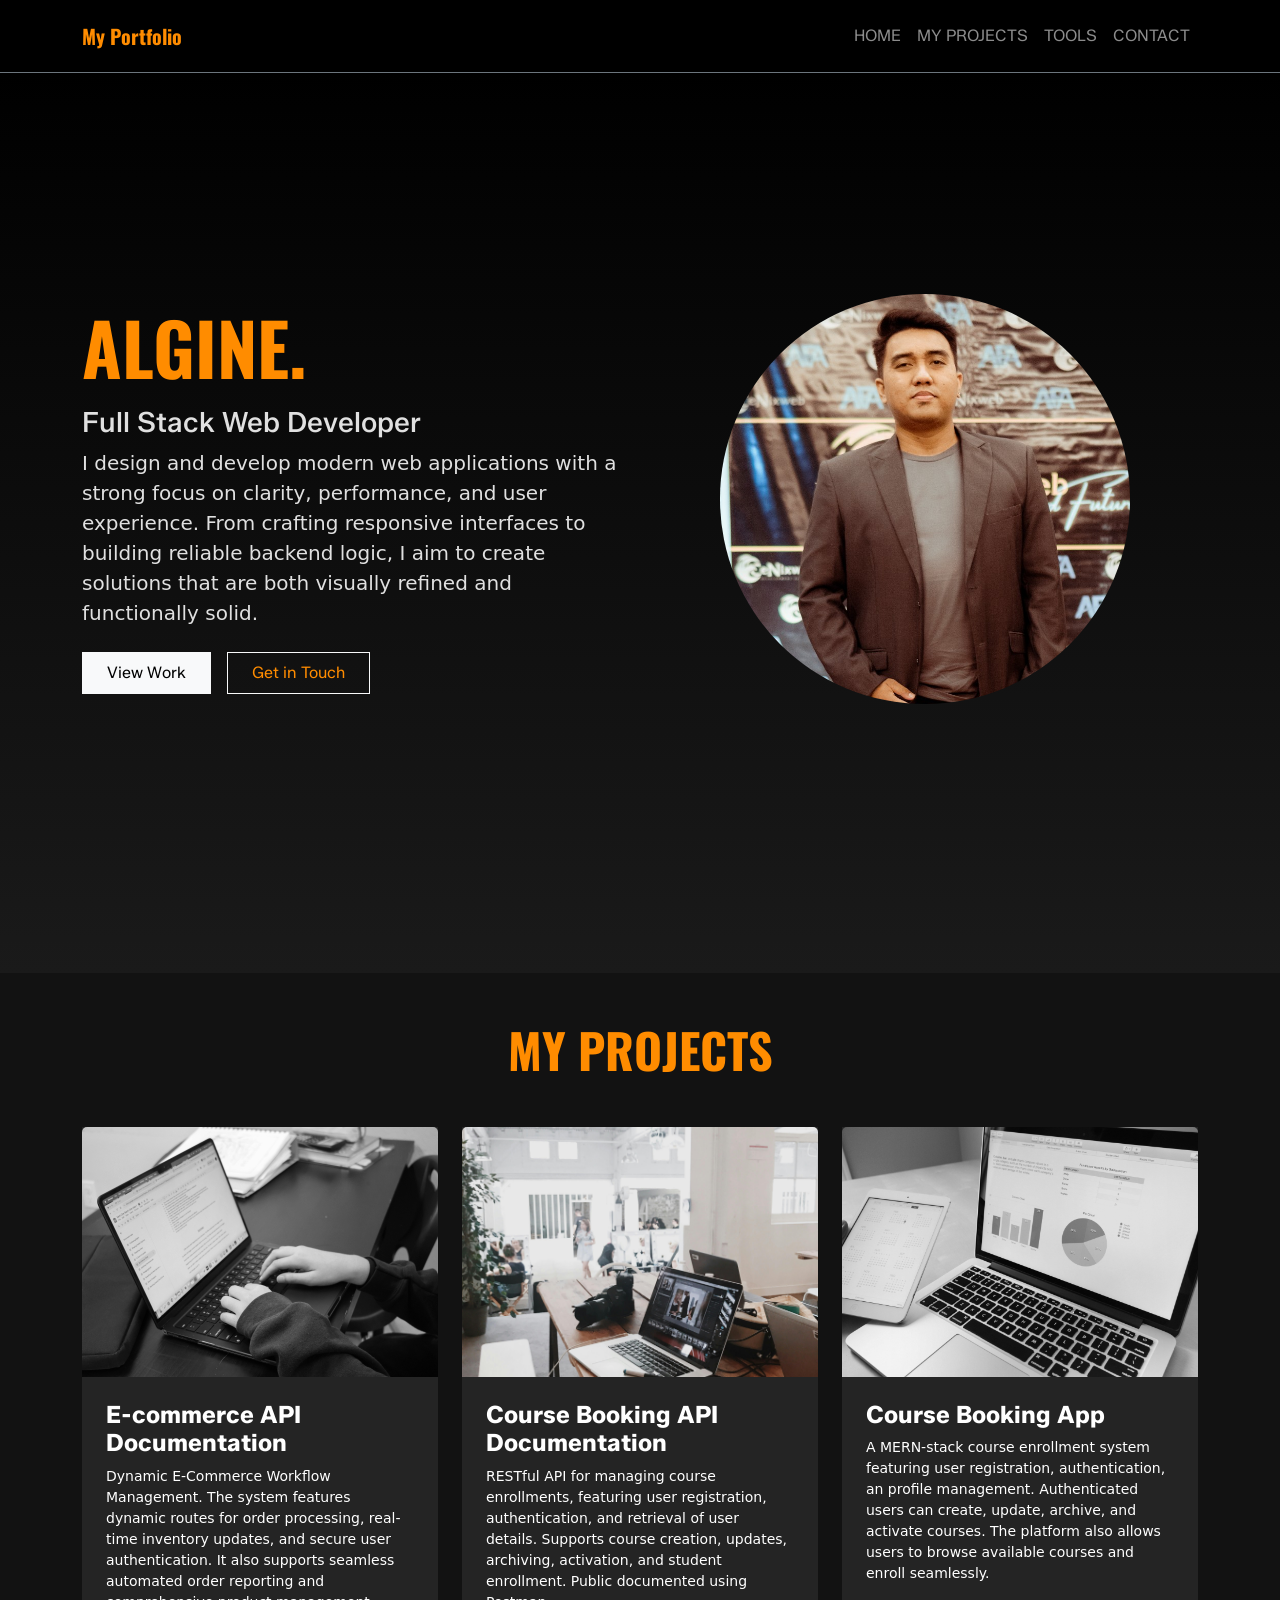
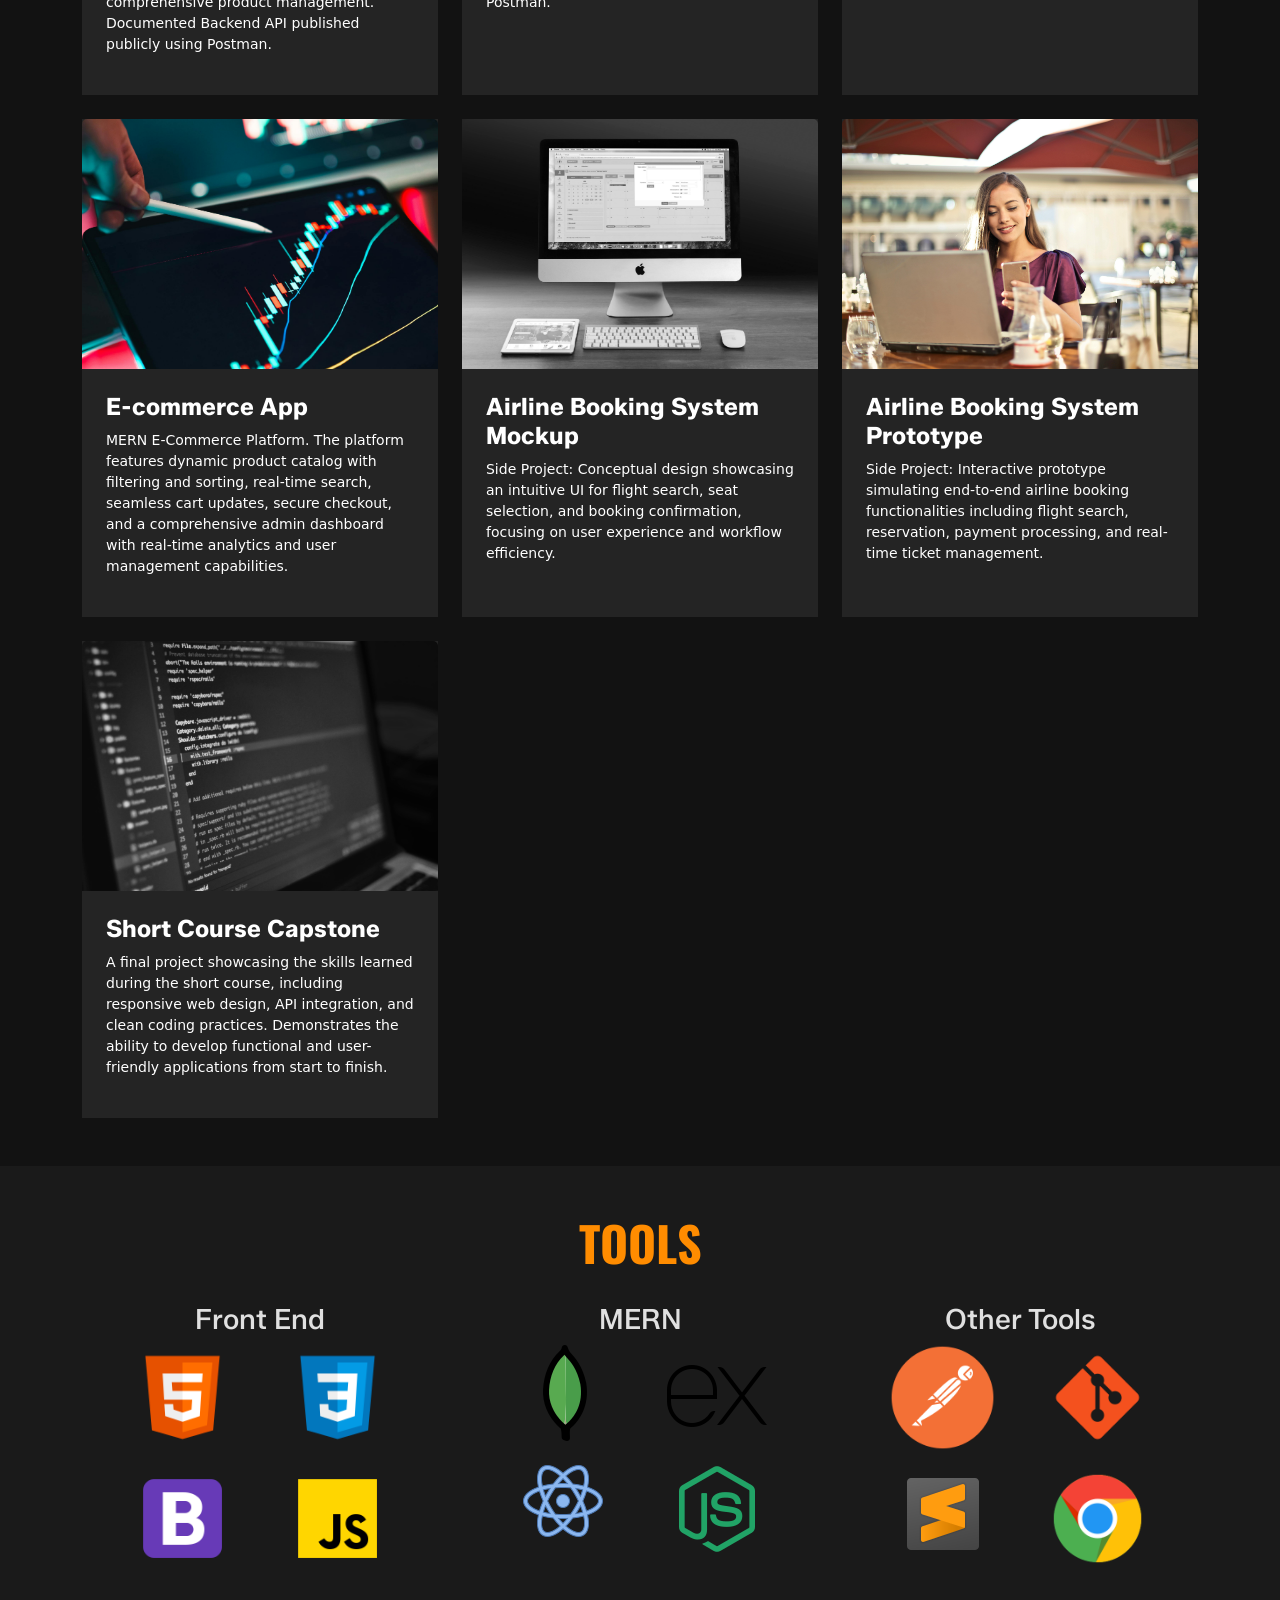
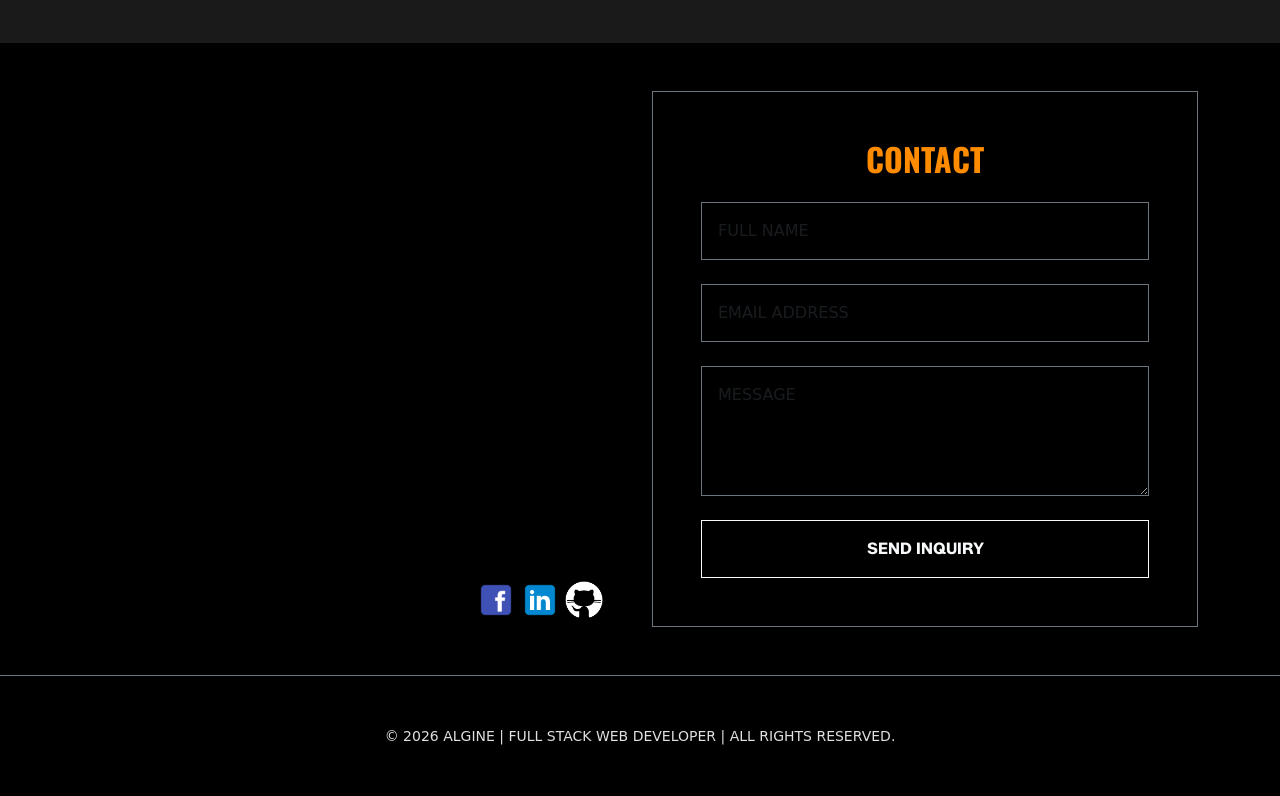
==== index.html @ db00d4d7 "Initial commit" ====
<!DOCTYPE html>
<html lang="en">
<head>
  <meta charset="UTF-8">
  <meta name="viewport" content="width=device-width, initial-scale=1.0">
  <title>My Portfolio</title>

  <link rel="preconnect" href="https://fonts.googleapis.com">
	<link rel="preconnect" href="https://fonts.gstatic.com" crossorigin>
	<link href="https://fonts.googleapis.com/css2?family=Oswald:wght@200..700&family=Zalando+Sans:ital,wght@0,200..900;1,200..900&display=swap" rel="stylesheet">


  <!-- Bootstrap CSS -->
  <link href="https://cdn.jsdelivr.net/npm/bootstrap@5.1.3/dist/css/bootstrap.min.css" rel="stylesheet">

  <!-- External CSS -->
		<link rel="stylesheet" type="text/css" href="./index.css">
</head>
<body>

<nav class="navbar navbar-expand-lg navbar-dark bg-black sticky-top border-bottom border-secondary">
  <div class="container-xl py-2">
    <a class="navbar-brand fw-bold primaryFontColor primaryFont" href="#">My Portfolio</a>
    <button class="navbar-toggler" type="button" data-bs-toggle="collapse" data-bs-target="#navbarNav"
      aria-controls="navbarNav" aria-expanded="false" aria-label="Toggle navigation">
      <span class="navbar-toggler-icon"></span>
    </button>

    <div class="collapse navbar-collapse" id="navbarNav">
      <ul class="navbar-nav ms-auto">
        <li class="nav-item"><a class="nav-link text-uppercase" href="#landing">Home</a></li>
        <li class="nav-item"><a class="nav-link text-uppercase" href="#projects">My Projects</a></li>
        <li class="nav-item"><a class="nav-link text-uppercase" href="#tools">Tools</a></li>
        <li class="nav-item"><a class="nav-link text-uppercase" href="#contact">Contact</a></li>
      </ul>
    </div>
  </div>
</nav>


	<section id="landing" class="landing-section d-flex align-items-center vh-100">
		<div class="container-xl">
	        <div class="row align-items-center">
	            <div class="col-lg-6 order-2 order-lg-1">
	                <h1 class="display-2 fw-bold text-white mb-3 primaryFont primaryFontColor">ALGINE.</h1>
	                <h3 class="secondaryFont">Full Stack Web Developer</h3>
	                <p class="lead text-gray mb-4">I design and develop modern web applications with a strong focus on clarity, performance, and user experience. From crafting responsive interfaces to building reliable backend logic, I aim to create solutions that are both visually refined and functionally solid.</p>

	                <div class="d-flex gap-3 mb-5 profile-btns">
	                    <a href="#projects" class="btn btn-light rounded-0 px-4 py-2 secondaryFont">View Work</a>
	                    <a href="#contact" class="btn btn-outline-light rounded-0 px-4 py-2 secondaryFont primaryFontColor">Get in Touch</a>
	                </div>
	            </div>
	            <div class="col-lg-6 my-5 mt-lg-0 order-1 order-lg-2">
	                <img src="./images/about.jpg" alt="My Image" class="profile-img img-fluid rounded-circle w-75 d-block mx-auto">
	            </div>
	        </div>
	    </div>
	</section>

	<section id="projects" class="py-5">
	    <div class="container-xl">
	       <h2 class="display-5 fw-bold text-white mb-5 text-center primaryFontColor primaryFont">MY PROJECTS</h2>
	        <div class="d-flex flex-wrap justify-content-start gap-4">

	          <div class="project-item flex-grow-0">
	            <div class="card text-white rounded-0 h-100 border-0">
	              <img src="./images/project-img1.jpg" class="card-img-top project-img" alt="Project Image">
	              <div class="card-body p-4">
	                <h4 class="fw-bold secondaryFont">E-commerce API Documentation</h4>
	                <p class="text-gray small">Dynamic E-Commerce Workflow Management. The system features dynamic routes for order processing, real-time inventory updates, and secure user authentication. It also supports seamless automated order reporting and comprehensive product management. Documented Backend API published publicly using Postman.</p>
	              </div>
	            </div>
	          </div>

	          <div class="project-item flex-grow-0">
	            <div class="card text-white rounded-0 h-100 border-0">
	              <img src="./images/project-img2.jpg" class="card-img-top project-img" alt="Project Image">
	              <div class="card-body p-4">
	                <h4 class="fw-bold secondaryFont">Course Booking API Documentation</h4>
	                <p class="text-gray small">RESTful API for managing course enrollments, featuring user registration, authentication, and retrieval of user details. Supports course creation, updates, archiving, activation, and student enrollment. Public documented using Postman.</p>
	              </div>
	            </div>
	          </div>

	          <div class="project-item flex-grow-0">
	            <div class="card text-white rounded-0 h-100 border-0">
	              <img src="./images/project-img3.jpg" class="card-img-top project-img" alt="Project Image">
	              <div class="card-body p-4">
	                <h4 class="fw-bold secondaryFont">Course Booking App</h4>
	                <p class="text-gray small">A MERN-stack course enrollment system featuring user registration, authentication, an profile management. Authenticated users can create, update, archive, and activate courses. The platform also allows users to browse available courses and enroll seamlessly.</p>
	              </div>
	            </div>
	          </div>


	          <div class="project-item flex-grow-0">
	            <div class="card text-white rounded-0 h-100 border-0">
	              <img src="./images/project-img4.jpg" class="card-img-top project-img" alt="Project Image">
	              <div class="card-body p-4">
	                <h4 class="fw-bold secondaryFont">E-commerce App</h4>
	                <p class="text-gray small">MERN E-Commerce Platform. The platform features dynamic product catalog with filtering and sorting, real-time search, seamless cart updates, secure checkout, and a comprehensive admin dashboard with real-time analytics and user management capabilities.</p>
	              </div>
	            </div>
	          </div>

	          <div class="project-item flex-grow-0">
	            <div class="card text-white rounded-0 h-100 border-0">
	              <img src="./images/project-img5.jpg" class="card-img-top project-img" alt="Project Image">
	              <div class="card-body p-4">
	                <h4 class="fw-bold secondaryFont">Airline Booking System Mockup</h4>
	                <p class="text-gray small">Side Project: Conceptual design showcasing an intuitive UI for flight search, seat selection, and booking confirmation, focusing on user experience and workflow efficiency.</p>
	              </div>
	            </div>
	          </div>

	          <div class="project-item flex-grow-0">
	            <div class="card text-white rounded-0 h-100 border-0">
	              <img src="./images/project-img6.jpg" class="card-img-top project-img" alt="Project Image">
	              <div class="card-body p-4">
	                <h4 class="fw-bold secondaryFont">Airline Booking System Prototype</h4>
	                <p class="text-gray small">Side Project: Interactive prototype simulating end-to-end airline booking functionalities including flight search, reservation, payment processing, and real-time ticket management.</p>
	              </div>
	            </div>
	          </div>


	          <div class="project-item flex-grow-0">
	            <div class="card text-white rounded-0 h-100 border-0">
	              <img src="./images/project-img7.jpg" class="card-img-top project-img" alt="Project Image">
	              <div class="card-body p-4">
	                <h4 class="fw-bold secondaryFont">Short Course Capstone</h4>
	                <p class="text-gray small">A final project showcasing the skills learned during the short course, including responsive web design, API integration, and clean coding practices. Demonstrates the ability to develop functional and user-friendly applications from start to finish.</p>
	              </div>
	            </div>
	          </div>


	          <!-- More project-item divs... they will automatically wrap to the next row -->
	        </div>
	    </div>
	</section>

	<section id="tools" class="py-5">
	    <div class="container-xl text-center">
	        <h2 class="display-5 fw-bold text-white primaryFont primaryFontColor">TOOLS</h2>
	        <div class="row">
	            <div class="col-lg-4 col-md-12">
	                <div class="p-4 text-gray">
	                    <h3 class="secondaryFont">Front End</h3>
	                    <div class="tool-images">
	                        <div class="icon-wrapper">
	                            <img src="./images/html-icon.png" alt="HTML">
	                        </div>
	                        <div class="icon-wrapper">
	                            <img src="./images/css-icon.png" alt="CSS">
	                        </div>
	                        <div class="icon-wrapper">
	                            <img src="./images/bootstrap-icon.png" alt="Bootstrap">
	                        </div>
	                        <div class="icon-wrapper">
	                            <img src="./images/javascript-icon.png" alt="JS">
	                        </div>
	                    </div>

	                </div>
	            </div>
	            <div class="col-lg-4 col-md-12">
	                <div class="p-4 tool-box text-gray">
	                    <h3 class="secondaryFont">MERN</h3>
	                    <div class="tool-images">
	                        <div class="icon-wrapper">
	                            <img src="./images/moggodb-icon.png" alt="HTML">
	                        </div>
	                        <div class="icon-wrapper">
	                            <img src="./images/expressjs-icon.png" alt="CSS">
	                        </div>
	                        <div class="icon-wrapper">
	                            <img src="./images/react-icon.png" alt="Bootstrap">
	                        </div>
	                        <div class="icon-wrapper">
	                            <img src="./images/node-icon.png" alt="JS">
	                        </div>
	                    </div>
	                </div>
	            </div>
	            <div class="col-lg-4 col-md-12">
	                <div class="p-4 tool-box text-gray">
	                    <h3 class="secondaryFont">Other Tools</h3>

	                    <div class="tool-images">
	                        <div class="icon-wrapper">
	                            <img src="./images/postman-icon.png" alt="HTML">
	                        </div>
	                        <div class="icon-wrapper">
	                            <img src="./images/git-icon.png" alt="CSS">
	                        </div>
	                        <div class="icon-wrapper">
	                            <img src="./images/sublime-icon.png" alt="Bootstrap">
	                        </div>
	                        <div class="icon-wrapper">
	                            <img src="./images/chrome-icon.png" alt="JS">
	                        </div>
	                    </div>

	                </div>
	            </div>
	        </div>
	    </div>
	</section>

	    	<section id="contact" class="py-5 bg-black">
	    	  <div class="container-xl">
	    	    <div class="row justify-content-center align-items-start g-4">
	    	      
	    	      <!-- Google Map Column -->
	    	      <div class="col-lg-6">
	    	        <div class="map-responsive rounded-0 overflow-hidden shadow-sm">
	    	          <iframe src="https://www.google.com/maps/embed?pb=!1m18!1m12!1m3!1d125586.32273839704!2d123.76589181448942!3d10.376018864438832!2m3!1f0!2f0!3f0!3m2!1i1024!2i768!4f13.1!3m3!1m2!1s0x33a999258dcd2dfd%3A0x4c34030cdbd33507!2sCebu%20City%2C%20Cebu!5e0!3m2!1sen!2sph!4v1768393384433!5m2!1sen!2sph" width="600" height="450" style="border:0;" allowfullscreen="" loading="lazy" referrerpolicy="no-referrer-when-downgrade"
	    	          width="100%" 
	    	          height="100%">
	    	          </iframe>

	    	          <!-- Social Media Links -->
				        <div class="social-links d-flex justify-content-end gap-1 mt-4 pt-2 pe-4">
				          <a href="https://www.facebook.com/" target="_blank">
				            <img src="./images/facebook.png" alt="Facebook" class="img-fluid">
				          </a>
				          <a href="https://www.linkedin.com/" target="_blank">
				            <img src="./images/linkedin.png" alt="LinkedIn" class="img-fluid">
				          </a>
				          <a href="https://github.com/" target="_blank">
				            <img src="./images/github.png" alt="TikTok" class="img-fluid">
				          </a>
				        </div>

	    	        </div>
	    	      </div>
	    	      
	    	      <!-- Contact Form Column -->
	    	      <div class="col-lg-6">
	    	        <div class="border border-secondary p-5 bg-dark-custom rounded-0">
	    	          <h2 class="text-white fw-bold mb-4 text-center primaryFont primaryFontColor">CONTACT</h2>
	    	          <form>
	    	            <div class="mb-4">
	    	              <input type="text" class="form-control bg-transparent text-white border-secondary rounded-0 p-3 shadow-none" placeholder="FULL NAME">
	    	            </div>
	    	            <div class="mb-4">
	    	              <input type="email" class="form-control bg-transparent text-white border-secondary rounded-0 p-3 shadow-none" placeholder="EMAIL ADDRESS">
	    	            </div>
	    	            <div class="mb-4">
	    	              <textarea class="form-control bg-transparent text-white border-secondary rounded-0 p-3 shadow-none" rows="4" placeholder="MESSAGE"></textarea>
	    	            </div>
	    	            <button class="btn btn-outline-light w-100 rounded-0 py-3 text-uppercase fw-bold secondaryFont">Send Inquiry</button>
	    	          </form>
	    	        </div>
	    	      </div>

	    	    </div>
	    	  </div>
	    	</section>

	    	<footer class="py-5 bg-black text-center text-gray border-top border-secondary">
		        <small class="text-uppercase tracking-widest">&copy; 2026 Algine | Full Stack Web Developer | All rights reserved.</small>
		    </footer>


<!-- Bootstrap JS Bundle with Popper -->
<script src="https://cdn.jsdelivr.net/npm/bootstrap@5.1.3/dist/js/bootstrap.bundle.min.js"></script>
</body>
</html>
---- index.css ----
body { 
	background-color: #121212 !important; 
	color: #e0e0e0 !important; 
}

.primaryFont {
	font-family: "Oswald", sans-serif;
}
.secondaryFont {
	font-family: "Zalando Sans", sans-serif;
}
.primaryFontColor {
	color: #FF8C00 !important;
}


/*nav {
	background-color: #1a1a1a;
}*/

#logo {
	font-family: "Raleway", sans-serif;
}

#navbarNav ul li {
	font-family: "Zalando Sans", sans-serif;
}
#navbarNav ul li a:hover {
	color: #FF8C00;
}

.landing-section {
 background: linear-gradient(180deg, #000000 0%, #1a1a1a 100%) !important;
}



#projects .card {
	background: #242424;
}


/* Odd cards: grayscale by default */
#projects .project-item:nth-child(odd) .card img {
  filter: grayscale(100%);
  transition: filter 0.3s ease;
  width: 100%;
  height: 250px;
  object-fit: cover;
}

/* On hover: odd cards become color */
#projects .project-item:nth-child(odd) .card img:hover {
  filter: grayscale(0%);
}

/* Even cards: color by default */
#projects .project-item:nth-child(even) .card img {
  filter: grayscale(0%);
  transition: filter 0.3s ease;
  width: 100%;
  height: 250px;
  object-fit: cover;
}

/* On hover: even cards become grayscale */
#projects .project-item:nth-child(even) .card img:hover {
  filter: grayscale(100%);
}



.project-item {
  flex: 1 1 32%; /* 3 per row, adjust for gap */
  max-width: 33%;
}

/* Projects Flex Layout */
.project-item {
  flex: 0 0 calc(33.333% - 1rem);
  max-width: calc(33.333% - 1rem);
}


#tools {
	background-color: #1a1a1a;
}

.tool-images {
  display: flex;
  flex-wrap: wrap;
  justify-content: center;
  gap: 1rem;
}

.tool-images .icon-wrapper {
  flex: 0 0 45%;
  text-align: center;
}

.tool-images img {
  max-width: 105px; 
  height: auto;
  display: inline-block;
}


.social-links > a > img {
	width: 40px;
}






/*MOBILE CSS FIXES*/

/* Tablet:*/
@media (max-width: 992px) {
  .project-item {
    flex: 0 0 calc(50% - 1rem);
    max-width: calc(50% - 1rem);
  }
  .landing-section {
  	height: auto !important;
  	text-align: center;
  }

  .profile-img {
		width: 50% !important;
	}

	.profile-btns {
		justify-content: center;
	}

}

/* Mobile: */
@media (max-width: 576px) {
  .project-item {
    flex: 0 0 100%;
    max-width: 100%;
  }
  .tool-images .icon-wrapper {
    flex: 0 0 100%;
  }
}
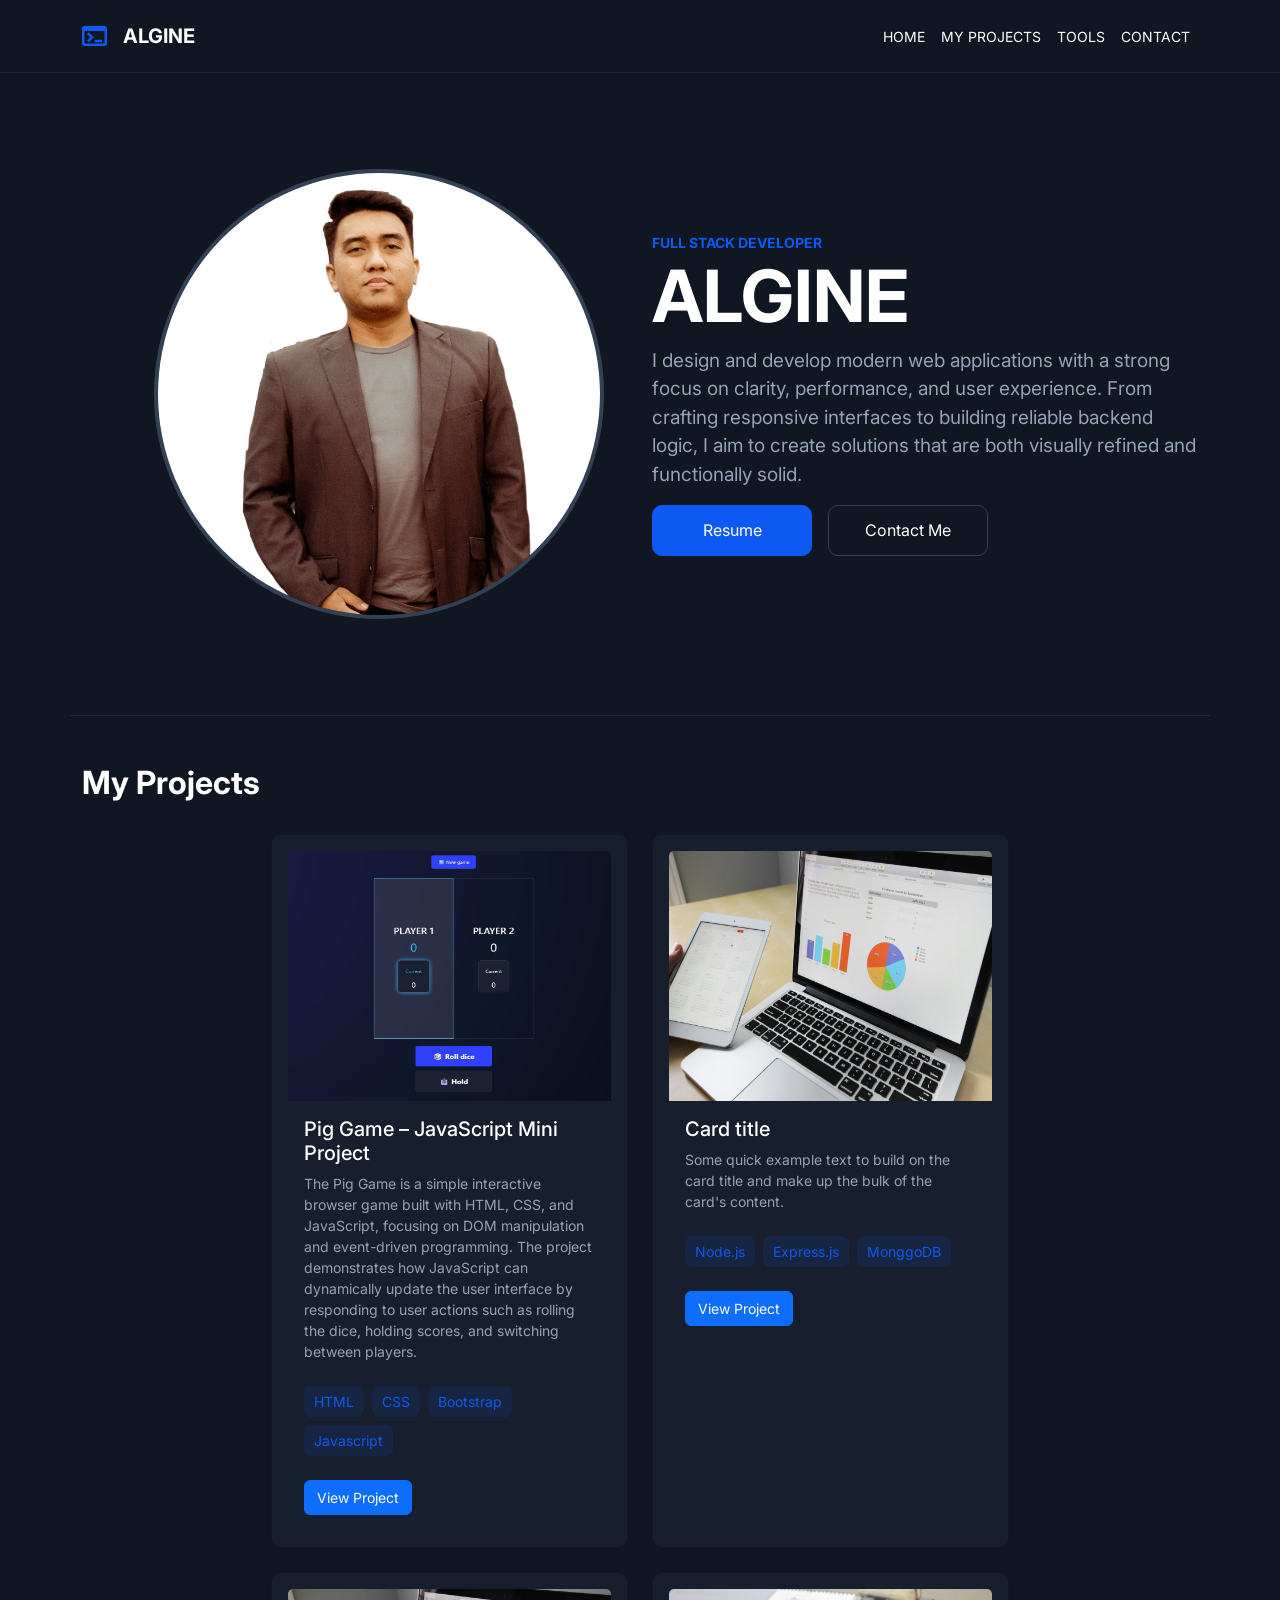
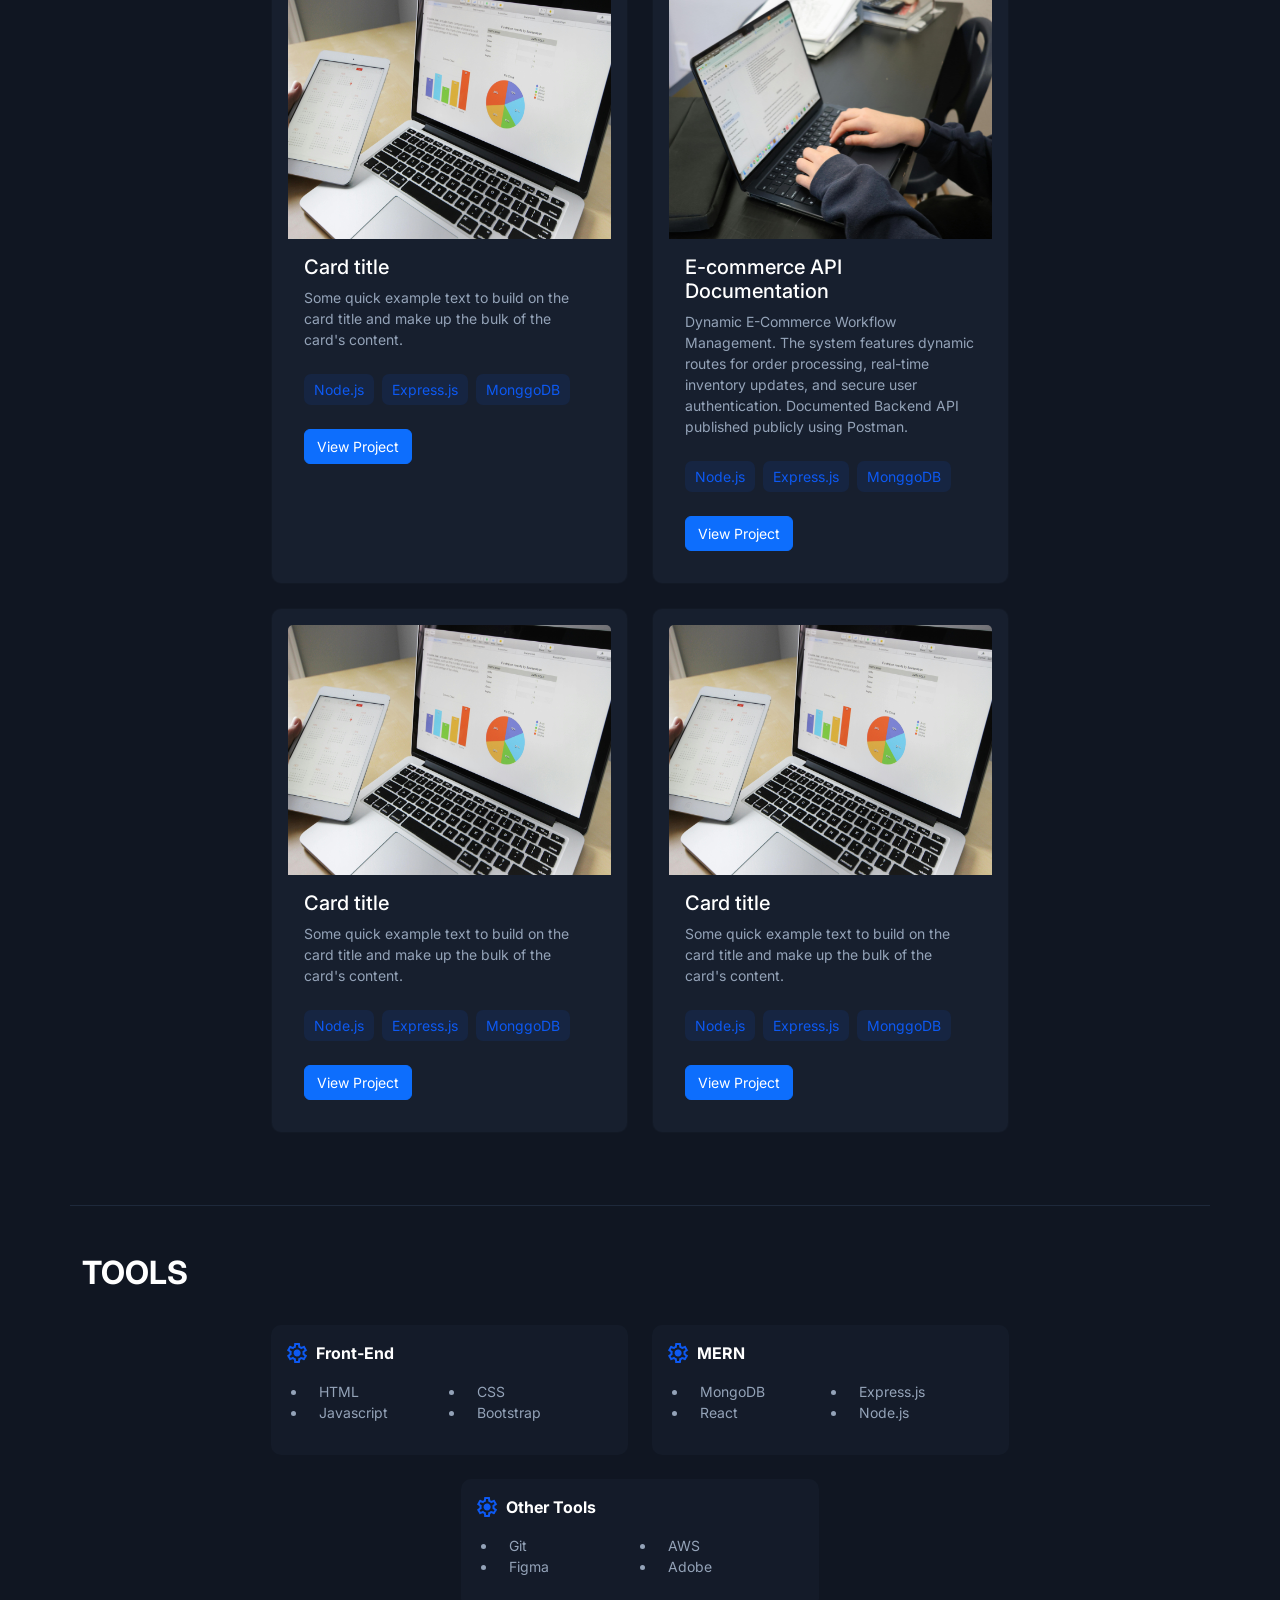
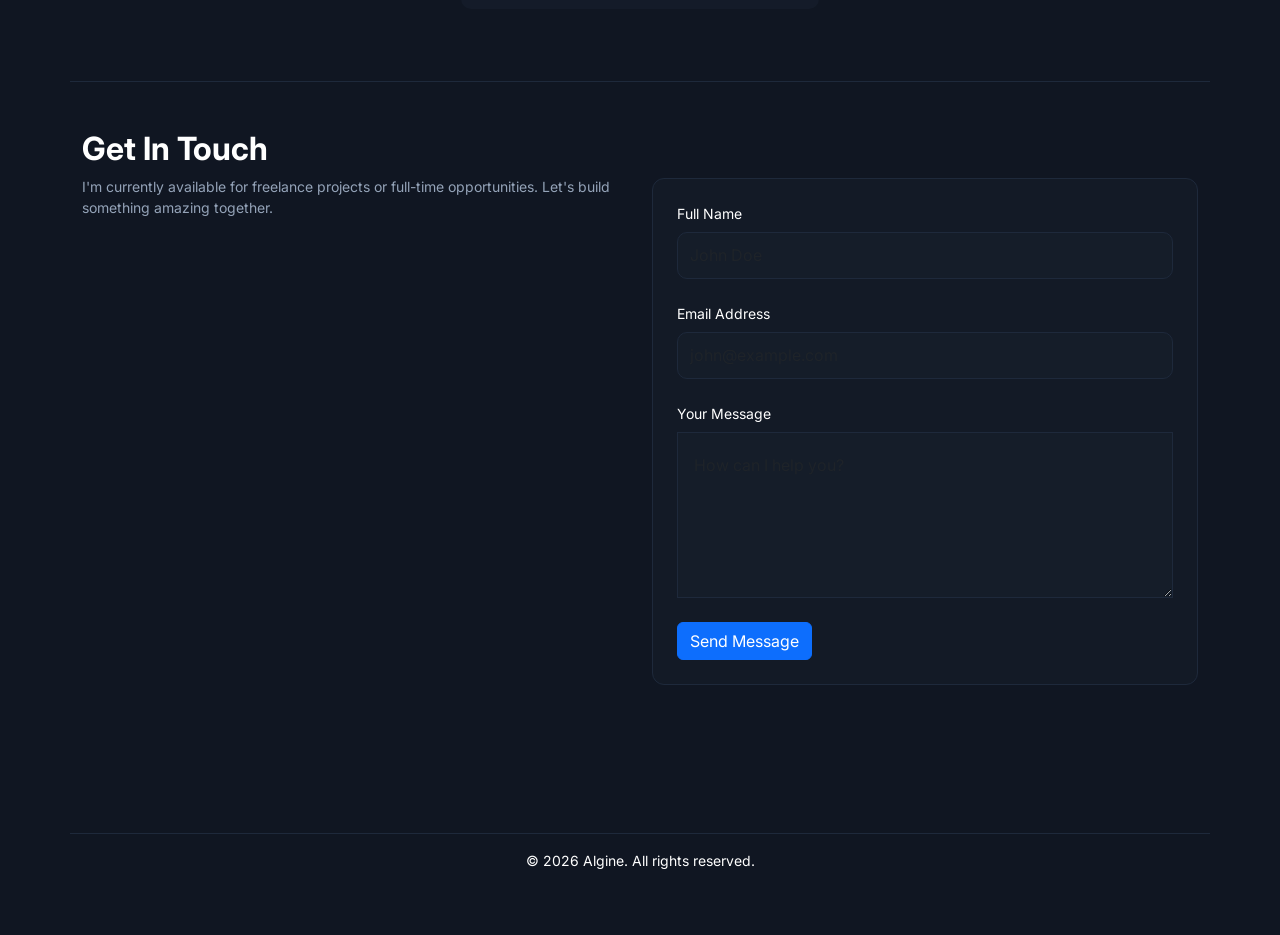
==== commit ad1be736: "Update web portfolio" ====
--- a/index.html
+++ b/index.html
@@ -7,262 +7,315 @@
 
   <link rel="preconnect" href="https://fonts.googleapis.com">
 	<link rel="preconnect" href="https://fonts.gstatic.com" crossorigin>
-	<link href="https://fonts.googleapis.com/css2?family=Oswald:wght@200..700&family=Zalando+Sans:ital,wght@0,200..900;1,200..900&display=swap" rel="stylesheet">
+	<link href="https://fonts.googleapis.com/css2?family=Inter:ital,opsz,wght@0,14..32,100..900;1,14..32,100..900&family=Oswald:wght@200..700&display=swap" rel="stylesheet">
 
 
   <!-- Bootstrap CSS -->
   <link href="https://cdn.jsdelivr.net/npm/bootstrap@5.1.3/dist/css/bootstrap.min.css" rel="stylesheet">
 
   <!-- External CSS -->
-		<link rel="stylesheet" type="text/css" href="./index.css">
+		<link rel="stylesheet" type="text/css" href="./index2.css">
 </head>
 <body>
 
-<nav class="navbar navbar-expand-lg navbar-dark bg-black sticky-top border-bottom border-secondary">
-  <div class="container-xl py-2">
-    <a class="navbar-brand fw-bold primaryFontColor primaryFont" href="#">My Portfolio</a>
-    <button class="navbar-toggler" type="button" data-bs-toggle="collapse" data-bs-target="#navbarNav"
-      aria-controls="navbarNav" aria-expanded="false" aria-label="Toggle navigation">
-      <span class="navbar-toggler-icon"></span>
-    </button>
-
-    <div class="collapse navbar-collapse" id="navbarNav">
-      <ul class="navbar-nav ms-auto">
-        <li class="nav-item"><a class="nav-link text-uppercase" href="#landing">Home</a></li>
-        <li class="nav-item"><a class="nav-link text-uppercase" href="#projects">My Projects</a></li>
-        <li class="nav-item"><a class="nav-link text-uppercase" href="#tools">Tools</a></li>
-        <li class="nav-item"><a class="nav-link text-uppercase" href="#contact">Contact</a></li>
-      </ul>
-    </div>
-  </div>
-</nav>
-
-
-	<section id="landing" class="landing-section d-flex align-items-center vh-100">
-		<div class="container-xl">
-	        <div class="row align-items-center">
-	            <div class="col-lg-6 order-2 order-lg-1">
-	                <h1 class="display-2 fw-bold text-white mb-3 primaryFont primaryFontColor">ALGINE.</h1>
-	                <h3 class="secondaryFont">Full Stack Web Developer</h3>
-	                <p class="lead text-gray mb-4">I design and develop modern web applications with a strong focus on clarity, performance, and user experience. From crafting responsive interfaces to building reliable backend logic, I aim to create solutions that are both visually refined and functionally solid.</p>
-
-	                <div class="d-flex gap-3 mb-5 profile-btns">
-	                    <a href="#projects" class="btn btn-light rounded-0 px-4 py-2 secondaryFont">View Work</a>
-	                    <a href="#contact" class="btn btn-outline-light rounded-0 px-4 py-2 secondaryFont primaryFontColor">Get in Touch</a>
-	                </div>
-	            </div>
-	            <div class="col-lg-6 my-5 mt-lg-0 order-1 order-lg-2">
-	                <img src="./images/about.jpg" alt="My Image" class="profile-img img-fluid rounded-circle w-75 d-block mx-auto">
-	            </div>
-	        </div>
-	    </div>
+	<header>
+		<nav class="navbar navbar-expand-lg navbar-dark sticky-top">
+		  <div class="container-xl py-2">
+		  	<img src="./images/updated/logo.png" alt="Logo" />
+		    <a class="navbar-brand fw-bold ps-3" href="#">ALGINE</a>
+		    <button class="navbar-toggler" type="button" data-bs-toggle="collapse" data-bs-target="#navbarNav"
+		      aria-controls="navbarNav" aria-expanded="false" aria-label="Toggle navigation">
+		      <span class="navbar-toggler-icon"></span>
+		    </button>
+
+		    <div class="collapse navbar-collapse" id="navbarNav">
+		      <ul class="navbar-nav ms-auto">
+		        <li class="nav-item"><a class="nav-link text-uppercase text-white" href="#landing">Home</a></li>
+		        <li class="nav-item"><a class="nav-link text-uppercase text-white" href="#projects">My Projects</a></li>
+		        <li class="nav-item"><a class="nav-link text-uppercase text-white" href="#tools">Tools</a></li>
+		        <li class="nav-item"><a class="nav-link text-uppercase text-white" href="#contact">Contact</a></li>
+		      </ul>
+		    </div>
+		  </div>
+		</nav>
+	</header>
+
+	<section class="py-5">
+		<div class="container-xl banner-area pb-5">
+			<div class="row py-5 align-items-center">
+
+				<div class="col-6 profile-img text-end">
+						<img class="img-fluid rounded-circle mx-4" src="./images/updated/profile-image2.jpg" alt="Profile Image">
+					</div>
+
+
+					<div class="col-6 profile-desc text-start">
+							<span class="text-uppercase fw-bold">Full Stack Developer</span>
+							<h1 class="fw-bold text-white">ALGINE</h1>
+							<p>I design and develop modern web applications with a strong focus on clarity, performance, and user experience. From crafting responsive interfaces to building reliable backend logic, I aim to create solutions that are both visually refined and functionally solid.</p>
+
+							<div class="banner-btns d-flex flex-wrap gap-3 text-center">
+								<a href="javascript:;" class="banner-btn-odd p-2 text-white">Resume</a>
+								<a href="#contact" class="banner-btn-even p-2 text-white">Contact Me</a>
+							</div>
+					</div>
+
+					
+
+			</div>
+		</div>
 	</section>
 
-	<section id="projects" class="py-5">
-	    <div class="container-xl">
-	       <h2 class="display-5 fw-bold text-white mb-5 text-center primaryFontColor primaryFont">MY PROJECTS</h2>
-	        <div class="d-flex flex-wrap justify-content-start gap-4">
-
-	          <div class="project-item flex-grow-0">
-	            <div class="card text-white rounded-0 h-100 border-0">
-	              <img src="./images/project-img1.jpg" class="card-img-top project-img" alt="Project Image">
-	              <div class="card-body p-4">
-	                <h4 class="fw-bold secondaryFont">E-commerce API Documentation</h4>
-	                <p class="text-gray small">Dynamic E-Commerce Workflow Management. The system features dynamic routes for order processing, real-time inventory updates, and secure user authentication. It also supports seamless automated order reporting and comprehensive product management. Documented Backend API published publicly using Postman.</p>
-	              </div>
-	            </div>
-	          </div>
-
-	          <div class="project-item flex-grow-0">
-	            <div class="card text-white rounded-0 h-100 border-0">
-	              <img src="./images/project-img2.jpg" class="card-img-top project-img" alt="Project Image">
-	              <div class="card-body p-4">
-	                <h4 class="fw-bold secondaryFont">Course Booking API Documentation</h4>
-	                <p class="text-gray small">RESTful API for managing course enrollments, featuring user registration, authentication, and retrieval of user details. Supports course creation, updates, archiving, activation, and student enrollment. Public documented using Postman.</p>
-	              </div>
-	            </div>
-	          </div>
-
-	          <div class="project-item flex-grow-0">
-	            <div class="card text-white rounded-0 h-100 border-0">
-	              <img src="./images/project-img3.jpg" class="card-img-top project-img" alt="Project Image">
-	              <div class="card-body p-4">
-	                <h4 class="fw-bold secondaryFont">Course Booking App</h4>
-	                <p class="text-gray small">A MERN-stack course enrollment system featuring user registration, authentication, an profile management. Authenticated users can create, update, archive, and activate courses. The platform also allows users to browse available courses and enroll seamlessly.</p>
-	              </div>
-	            </div>
-	          </div>
-
-
-	          <div class="project-item flex-grow-0">
-	            <div class="card text-white rounded-0 h-100 border-0">
-	              <img src="./images/project-img4.jpg" class="card-img-top project-img" alt="Project Image">
-	              <div class="card-body p-4">
-	                <h4 class="fw-bold secondaryFont">E-commerce App</h4>
-	                <p class="text-gray small">MERN E-Commerce Platform. The platform features dynamic product catalog with filtering and sorting, real-time search, seamless cart updates, secure checkout, and a comprehensive admin dashboard with real-time analytics and user management capabilities.</p>
-	              </div>
-	            </div>
-	          </div>
-
-	          <div class="project-item flex-grow-0">
-	            <div class="card text-white rounded-0 h-100 border-0">
-	              <img src="./images/project-img5.jpg" class="card-img-top project-img" alt="Project Image">
-	              <div class="card-body p-4">
-	                <h4 class="fw-bold secondaryFont">Airline Booking System Mockup</h4>
-	                <p class="text-gray small">Side Project: Conceptual design showcasing an intuitive UI for flight search, seat selection, and booking confirmation, focusing on user experience and workflow efficiency.</p>
-	              </div>
-	            </div>
-	          </div>
-
-	          <div class="project-item flex-grow-0">
-	            <div class="card text-white rounded-0 h-100 border-0">
-	              <img src="./images/project-img6.jpg" class="card-img-top project-img" alt="Project Image">
-	              <div class="card-body p-4">
-	                <h4 class="fw-bold secondaryFont">Airline Booking System Prototype</h4>
-	                <p class="text-gray small">Side Project: Interactive prototype simulating end-to-end airline booking functionalities including flight search, reservation, payment processing, and real-time ticket management.</p>
-	              </div>
-	            </div>
-	          </div>
-
-
-	          <div class="project-item flex-grow-0">
-	            <div class="card text-white rounded-0 h-100 border-0">
-	              <img src="./images/project-img7.jpg" class="card-img-top project-img" alt="Project Image">
-	              <div class="card-body p-4">
-	                <h4 class="fw-bold secondaryFont">Short Course Capstone</h4>
-	                <p class="text-gray small">A final project showcasing the skills learned during the short course, including responsive web design, API integration, and clean coding practices. Demonstrates the ability to develop functional and user-friendly applications from start to finish.</p>
-	              </div>
-	            </div>
-	          </div>
-
-
-	          <!-- More project-item divs... they will automatically wrap to the next row -->
-	        </div>
-	    </div>
-	</section>
-
-	<section id="tools" class="py-5">
-	    <div class="container-xl text-center">
-	        <h2 class="display-5 fw-bold text-white primaryFont primaryFontColor">TOOLS</h2>
-	        <div class="row">
-	            <div class="col-lg-4 col-md-12">
-	                <div class="p-4 text-gray">
-	                    <h3 class="secondaryFont">Front End</h3>
-	                    <div class="tool-images">
-	                        <div class="icon-wrapper">
-	                            <img src="./images/html-icon.png" alt="HTML">
-	                        </div>
-	                        <div class="icon-wrapper">
-	                            <img src="./images/css-icon.png" alt="CSS">
-	                        </div>
-	                        <div class="icon-wrapper">
-	                            <img src="./images/bootstrap-icon.png" alt="Bootstrap">
-	                        </div>
-	                        <div class="icon-wrapper">
-	                            <img src="./images/javascript-icon.png" alt="JS">
-	                        </div>
-	                    </div>
-
-	                </div>
-	            </div>
-	            <div class="col-lg-4 col-md-12">
-	                <div class="p-4 tool-box text-gray">
-	                    <h3 class="secondaryFont">MERN</h3>
-	                    <div class="tool-images">
-	                        <div class="icon-wrapper">
-	                            <img src="./images/moggodb-icon.png" alt="HTML">
-	                        </div>
-	                        <div class="icon-wrapper">
-	                            <img src="./images/expressjs-icon.png" alt="CSS">
-	                        </div>
-	                        <div class="icon-wrapper">
-	                            <img src="./images/react-icon.png" alt="Bootstrap">
-	                        </div>
-	                        <div class="icon-wrapper">
-	                            <img src="./images/node-icon.png" alt="JS">
-	                        </div>
-	                    </div>
-	                </div>
-	            </div>
-	            <div class="col-lg-4 col-md-12">
-	                <div class="p-4 tool-box text-gray">
-	                    <h3 class="secondaryFont">Other Tools</h3>
-
-	                    <div class="tool-images">
-	                        <div class="icon-wrapper">
-	                            <img src="./images/postman-icon.png" alt="HTML">
-	                        </div>
-	                        <div class="icon-wrapper">
-	                            <img src="./images/git-icon.png" alt="CSS">
-	                        </div>
-	                        <div class="icon-wrapper">
-	                            <img src="./images/sublime-icon.png" alt="Bootstrap">
-	                        </div>
-	                        <div class="icon-wrapper">
-	                            <img src="./images/chrome-icon.png" alt="JS">
-	                        </div>
-	                    </div>
-
-	                </div>
-	            </div>
-	        </div>
-	    </div>
-	</section>
-
-	    	<section id="contact" class="py-5 bg-black">
-	    	  <div class="container-xl">
-	    	    <div class="row justify-content-center align-items-start g-4">
-	    	      
-	    	      <!-- Google Map Column -->
-	    	      <div class="col-lg-6">
-	    	        <div class="map-responsive rounded-0 overflow-hidden shadow-sm">
-	    	          <iframe src="https://www.google.com/maps/embed?pb=!1m18!1m12!1m3!1d125586.32273839704!2d123.76589181448942!3d10.376018864438832!2m3!1f0!2f0!3f0!3m2!1i1024!2i768!4f13.1!3m3!1m2!1s0x33a999258dcd2dfd%3A0x4c34030cdbd33507!2sCebu%20City%2C%20Cebu!5e0!3m2!1sen!2sph!4v1768393384433!5m2!1sen!2sph" width="600" height="450" style="border:0;" allowfullscreen="" loading="lazy" referrerpolicy="no-referrer-when-downgrade"
+
+	<main>
+		<section id="projects" class="pb-5">
+			<div class="container-xl pb-5 blue-divider">
+				<h2 class="text-white fw-bold">My Projects</h2>
+
+				<div class="py-4 d-flex flex-wrap justify-content-center gap-4 align-items-stretch">
+					
+					<div class="project-box">
+						<div class="card p-3">
+						  <img src="./images/project-img2.jpg" class="card-img-top" alt="Project">
+						  <div class="card-body">
+						    <h5 class="card-title text-white">Pig Game – JavaScript Mini Project</h5>
+						    <p class="card-text">The Pig Game is a simple interactive browser game built with HTML, CSS, and JavaScript, focusing on DOM manipulation and event-driven programming. The project demonstrates how JavaScript can dynamically update the user interface by responding to user actions such as rolling the dice, holding scores, and switching between players.</p>
+
+						    <div class="project-tools d-flex flex-wrap gap-2 py-2 pb-4">
+						    	<span>HTML</span>
+						    	<span>CSS</span>
+						    	<span>Bootstrap</span>
+						    	<span>Javascript</span>
+
+						  	</div>
+
+						    <a href="https://ginsumandac23.github.io/pig-game/" target="_blank" class="btn btn-primary">View Project</a>
+						  </div>
+						</div>
+					</div>
+
+
+					<div class="project-box">
+						<div class="card p-3">
+						  <img src="./images/project-img3.jpg" class="card-img-top" alt="Project">
+						  <div class="card-body">
+						    <h5 class="card-title text-white">Card title</h5>
+						    <p class="card-text">Some quick example text to build on the card title and make up the bulk of the card's content.</p>
+
+						    <div class="project-tools d-flex flex-wrap gap-2 py-2 pb-4">
+						    	<span>Node.js</span>
+						    	<span>Express.js</span>
+						    	<span>MonggoDB</span>
+						  	</div>
+
+
+						    <a href="#" class="btn btn-primary">View Project</a>
+						  </div>
+						</div>
+					</div>
+
+
+					<div class="project-box">
+						<div class="card p-3">
+						  <img src="./images/project-img3.jpg" class="card-img-top" alt="Project">
+						  <div class="card-body">
+						    <h5 class="card-title text-white">Card title</h5>
+						    <p class="card-text">Some quick example text to build on the card title and make up the bulk of the card's content.</p>
+
+						    <div class="project-tools d-flex flex-wrap gap-2 py-2 pb-4">
+						    	<span>Node.js</span>
+						    	<span>Express.js</span>
+						    	<span>MonggoDB</span>
+						  	</div>
+
+
+						    <a href="#" class="btn btn-primary">View Project</a>
+						  </div>
+						</div>
+					</div>
+
+
+
+					<div class="project-box">
+						<div class="card p-3">
+						  <img src="./images/project-img1.jpg" class="card-img-top" alt="Project">
+						  <div class="card-body">
+						    <h5 class="card-title text-white">E-commerce API Documentation</h5>
+						    <p class="card-text">Dynamic E-Commerce Workflow Management. The system features dynamic routes for order processing, real-time inventory updates, and secure user authentication. Documented Backend API published publicly using Postman.</p>
+
+						    <div class="project-tools d-flex flex-wrap gap-2 py-2 pb-4">
+						    	<span>Node.js</span>
+						    	<span>Express.js</span>
+						    	<span>MonggoDB</span>
+						  	</div>
+
+
+						    <a href="https://documenter.getpostman.com/view/52229876/2sBXierE2K" target="_blank" class="btn btn-primary">View Project</a>
+						  </div>
+						</div>
+					</div>
+
+					<div class="project-box">
+						<div class="card p-3">
+						  <img src="./images/project-img3.jpg" class="card-img-top" alt="Project">
+						  <div class="card-body">
+						    <h5 class="card-title text-white">Card title</h5>
+						    <p class="card-text">Some quick example text to build on the card title and make up the bulk of the card's content.</p>
+
+						    <div class="project-tools d-flex flex-wrap gap-2 py-2 pb-4">
+						    	<span>Node.js</span>
+						    	<span>Express.js</span>
+						    	<span>MonggoDB</span>
+						  	</div>
+
+
+						    <a href="#" class="btn btn-primary">View Project</a>
+						  </div>
+						</div>
+					</div>
+
+
+					<div class="project-box">
+						<div class="card p-3">
+						  <img src="./images/project-img3.jpg" class="card-img-top" alt="Project">
+						  <div class="card-body">
+						    <h5 class="card-title text-white">Card title</h5>
+						    <p class="card-text">Some quick example text to build on the card title and make up the bulk of the card's content.</p>
+
+						    <div class="project-tools d-flex flex-wrap gap-2 py-2 pb-4">
+						    	<span>Node.js</span>
+						    	<span>Express.js</span>
+						    	<span>MonggoDB</span>
+						  	</div>
+
+
+						    <a href="#" class="btn btn-primary">View Project</a>
+						  </div>
+						</div>
+					</div>
+
+
+				</div>
+			</div>
+
+		</section>
+
+
+		<section id="tools" class="pb-5">
+
+			<div class="container-xl pb-5 blue-divider">
+
+				<h2 class="fw-bold text-white">TOOLS</h2>
+
+				<div class="d-flex justify-content-center flex-wrap gap-4 align-items-stretch py-4">
+					<div class="tool-box p-3">
+						<div class="d-flex gap-2">
+							<img class="tool-icon-img" src="./images/updated/tool-icon.png" alt="tool-icon" />
+							<p class="text-white fw-bold fs-6">Front-End</p>
+						</div>
+
+						<ul class="row">
+							<li class="col-6">HTML</li>
+							<li class="col-6">CSS</li>
+							<li class="col-6">Javascript</li>
+							<li class="col-6">Bootstrap</li>
+						</ul>
+
+					</div>
+
+					<div class="tool-box p-3">
+						<div class="d-flex gap-2">
+							<img class="tool-icon-img" src="./images/updated/tool-icon.png" alt="tool-icon" />
+							<p class="text-white fw-bold fs-6">MERN</p>
+						</div>
+
+						<ul class="row">
+							<li class="col-6">MongoDB</li>
+							<li class="col-6">Express.js</li>
+							<li class="col-6">React</li>
+							<li class="col-6">Node.js</li>
+						</ul>
+
+					</div>
+
+					<div class="tool-box p-3">
+						<div class="d-flex gap-2">
+							<img class="tool-icon-img" src="./images/updated/tool-icon.png" alt="tool-icon" />
+							<p class="text-white fw-bold fs-6">Other Tools</p>
+						</div>
+
+						<ul class="row">
+							<li class="col-6">Git</li>
+							<li class="col-6">AWS</li>
+							<li class="col-6">Figma</li>
+							<li class="col-6">Adobe</li>
+						</ul>
+
+
+					</div>
+				</div>
+
+			</div>
+
+		</section>
+	</main>
+
+
+	<footer>
+		<section id="contact" class="pb-5">
+			<div class="container-xl pb-5">
+				<div class="row">
+
+					<div class="col-6">
+						<div class="left-contact">
+							<h2 class="text-white fw-bold">Get In Touch</h2>
+							<p>I'm currently available for freelance projects or full-time opportunities. Let's build something amazing together.</p>
+						</div>
+
+						<div class="contact-map">
+							<iframe src="https://www.google.com/maps/embed?pb=!1m18!1m12!1m3!1d125586.32273839704!2d123.76589181448942!3d10.376018864438832!2m3!1f0!2f0!3f0!3m2!1i1024!2i768!4f13.1!3m3!1m2!1s0x33a999258dcd2dfd%3A0x4c34030cdbd33507!2sCebu%20City%2C%20Cebu!5e0!3m2!1sen!2sph!4v1768393384433!5m2!1sen!2sph" width="600" height="450" style="border:0;" allowfullscreen="" loading="lazy" referrerpolicy="no-referrer-when-downgrade"
 	    	          width="100%" 
 	    	          height="100%">
 	    	          </iframe>
-
-	    	          <!-- Social Media Links -->
-				        <div class="social-links d-flex justify-content-end gap-1 mt-4 pt-2 pe-4">
-				          <a href="https://www.facebook.com/" target="_blank">
-				            <img src="./images/facebook.png" alt="Facebook" class="img-fluid">
-				          </a>
-				          <a href="https://www.linkedin.com/" target="_blank">
-				            <img src="./images/linkedin.png" alt="LinkedIn" class="img-fluid">
-				          </a>
-				          <a href="https://github.com/" target="_blank">
-				            <img src="./images/github.png" alt="TikTok" class="img-fluid">
-				          </a>
-				        </div>
-
-	    	        </div>
-	    	      </div>
-	    	      
-	    	      <!-- Contact Form Column -->
-	    	      <div class="col-lg-6">
-	    	        <div class="border border-secondary p-5 bg-dark-custom rounded-0">
-	    	          <h2 class="text-white fw-bold mb-4 text-center primaryFont primaryFontColor">CONTACT</h2>
-	    	          <form>
-	    	            <div class="mb-4">
-	    	              <input type="text" class="form-control bg-transparent text-white border-secondary rounded-0 p-3 shadow-none" placeholder="FULL NAME">
-	    	            </div>
-	    	            <div class="mb-4">
-	    	              <input type="email" class="form-control bg-transparent text-white border-secondary rounded-0 p-3 shadow-none" placeholder="EMAIL ADDRESS">
-	    	            </div>
-	    	            <div class="mb-4">
-	    	              <textarea class="form-control bg-transparent text-white border-secondary rounded-0 p-3 shadow-none" rows="4" placeholder="MESSAGE"></textarea>
-	    	            </div>
-	    	            <button class="btn btn-outline-light w-100 rounded-0 py-3 text-uppercase fw-bold secondaryFont">Send Inquiry</button>
-	    	          </form>
-	    	        </div>
-	    	      </div>
-
-	    	    </div>
-	    	  </div>
-	    	</section>
-
-	    	<footer class="py-5 bg-black text-center text-gray border-top border-secondary">
-		        <small class="text-uppercase tracking-widest">&copy; 2026 Algine | Full Stack Web Developer | All rights reserved.</small>
-		    </footer>
+						</div>
+					</div>
+
+					<div class="col-6 mt-5">
+						<div class="contact-form p-4">
+							<form>
+							  <div class="mb-4">
+							    <label for="fullName" class="form-label text-white">Full Name</label>
+							    <input type="text" class="form-control" id="fullName" aria-describedby="fullName" placeholder="John Doe" />
+							  </div>
+							  <div class="mb-4">
+							    <label for="email" class="form-label text-white">Email Address</label>
+							    <input type="email" class="form-control" id="email" placeholder="john@example.com" />
+							  </div>
+							  
+							  <div class="mb-4">
+							    <label for="comment" class="form-label text-white">Your Message</label>
+							    <textarea class="form-control rounded-0 p-3" rows="4" id="comment" placeholder="How can I help you?"></textarea>
+							  </div>
+
+
+							  <button type="submit" class="btn btn-primary">Send Message</button>
+							</form>
+						</div>
+
+					</div>
+
+			</div>
+		</section>
+
+
+		<div class="copyright-section py-5">
+			<div class="container-xl">
+				<p class="text-white text-center m-0 py-3">&copy; 2026 Algine. All rights reserved.</p>
+			</div>
+		</div>
+	</footer>
+
+
 
 
 <!-- Bootstrap JS Bundle with Popper -->
--- a/index2.css
+++ b/index2.css
@@ -0,0 +1,149 @@
+
+
+:root {
+  --primary-bg: #0D59F2;
+  --secondary-bg: #1E293B;
+  --primary-text: #0D59F2;
+  --secondary-text: #94A3B8;
+}
+
+::placeholder {
+	color: var(--secondary-text);
+}
+
+
+
+body {
+	background: #101622;
+	font-size: 14px;
+	font-family: "Inter", sans-serif;
+}
+
+
+nav, .banner-area, .blue-divider {
+	border-bottom: 1px solid #1E293B;
+}
+
+
+.profile-img img {
+	max-width: 450px;
+    border: 4px solid #334155;
+    border-radius: 10px;
+}
+
+
+.profile-desc h1 {
+	font-size: 72px;
+}
+
+.profile-desc span {
+	color: var(--primary-text);
+}
+
+.profile-desc p {
+	color: var(--secondary-text);
+	font-size: 19px;
+}
+
+.banner-btns {
+
+}
+
+.banner-btns a {
+	width: 160px;
+	line-height: 33px;
+	text-align: center;
+	text-decoration: none;
+	font-size: 16px;
+	border-radius: 10px;
+	border: 1px solid var(--primary-text);
+}
+
+.banner-btns .banner-btn-odd {
+	background: var(--primary-bg);
+}
+.banner-btns .banner-btn-odd:hover {
+	background: transparent;
+	border: 1px solid #334155;
+}
+
+.banner-btns .banner-btn-even {
+	border: 1px solid #334155;
+}
+.banner-btns .banner-btn-even:hover {
+	border: none;
+	background: var(--primary-bg);
+}
+
+
+.project-box {
+	max-width: 32%;
+	min-height: 350px;
+}
+
+.project-box .card {
+	background: #1E293B80;
+	border-radius: 10px;
+	height: 100%;
+}
+
+.project-box .card-text {
+	color: var(--secondary-text);
+}
+
+.project-box .card .btn {
+	font-size: 14px;
+}
+
+.project-box .project-tools span {
+	background: #0D59F21A;
+    color: var(--primary-text);
+    padding: 5px 10px;
+    border-radius: 7px;
+}
+
+.project-box .card-img-top {
+	height: 250px;
+}
+
+
+.tool-box {
+	width: 32%;
+	background: #1E293B4D;
+	border-radius: 10px;
+}
+
+.tool-box .tool-icon-img {
+	max-width: 100%;
+	height: 100%;
+	padding-top: 2px;
+}
+
+.tool-box ul li {
+	color: var(--secondary-text);
+}
+
+
+
+.left-contact p {
+	color: var(--secondary-text);
+}
+
+
+.contact-form {
+	background: #1E293B33;
+    border: 1px solid #1E293B;
+    border-radius: 12px;
+}
+
+.contact-form .form-control {
+	background: #1E293B33;
+	border: 1px solid #1E293B;
+	border-radius: 10px;
+	color: var(--secondary-text);
+	line-height: 33px;
+}
+
+.copyright-section .container-xl {
+	border-top: 1px solid #1E293B;
+}
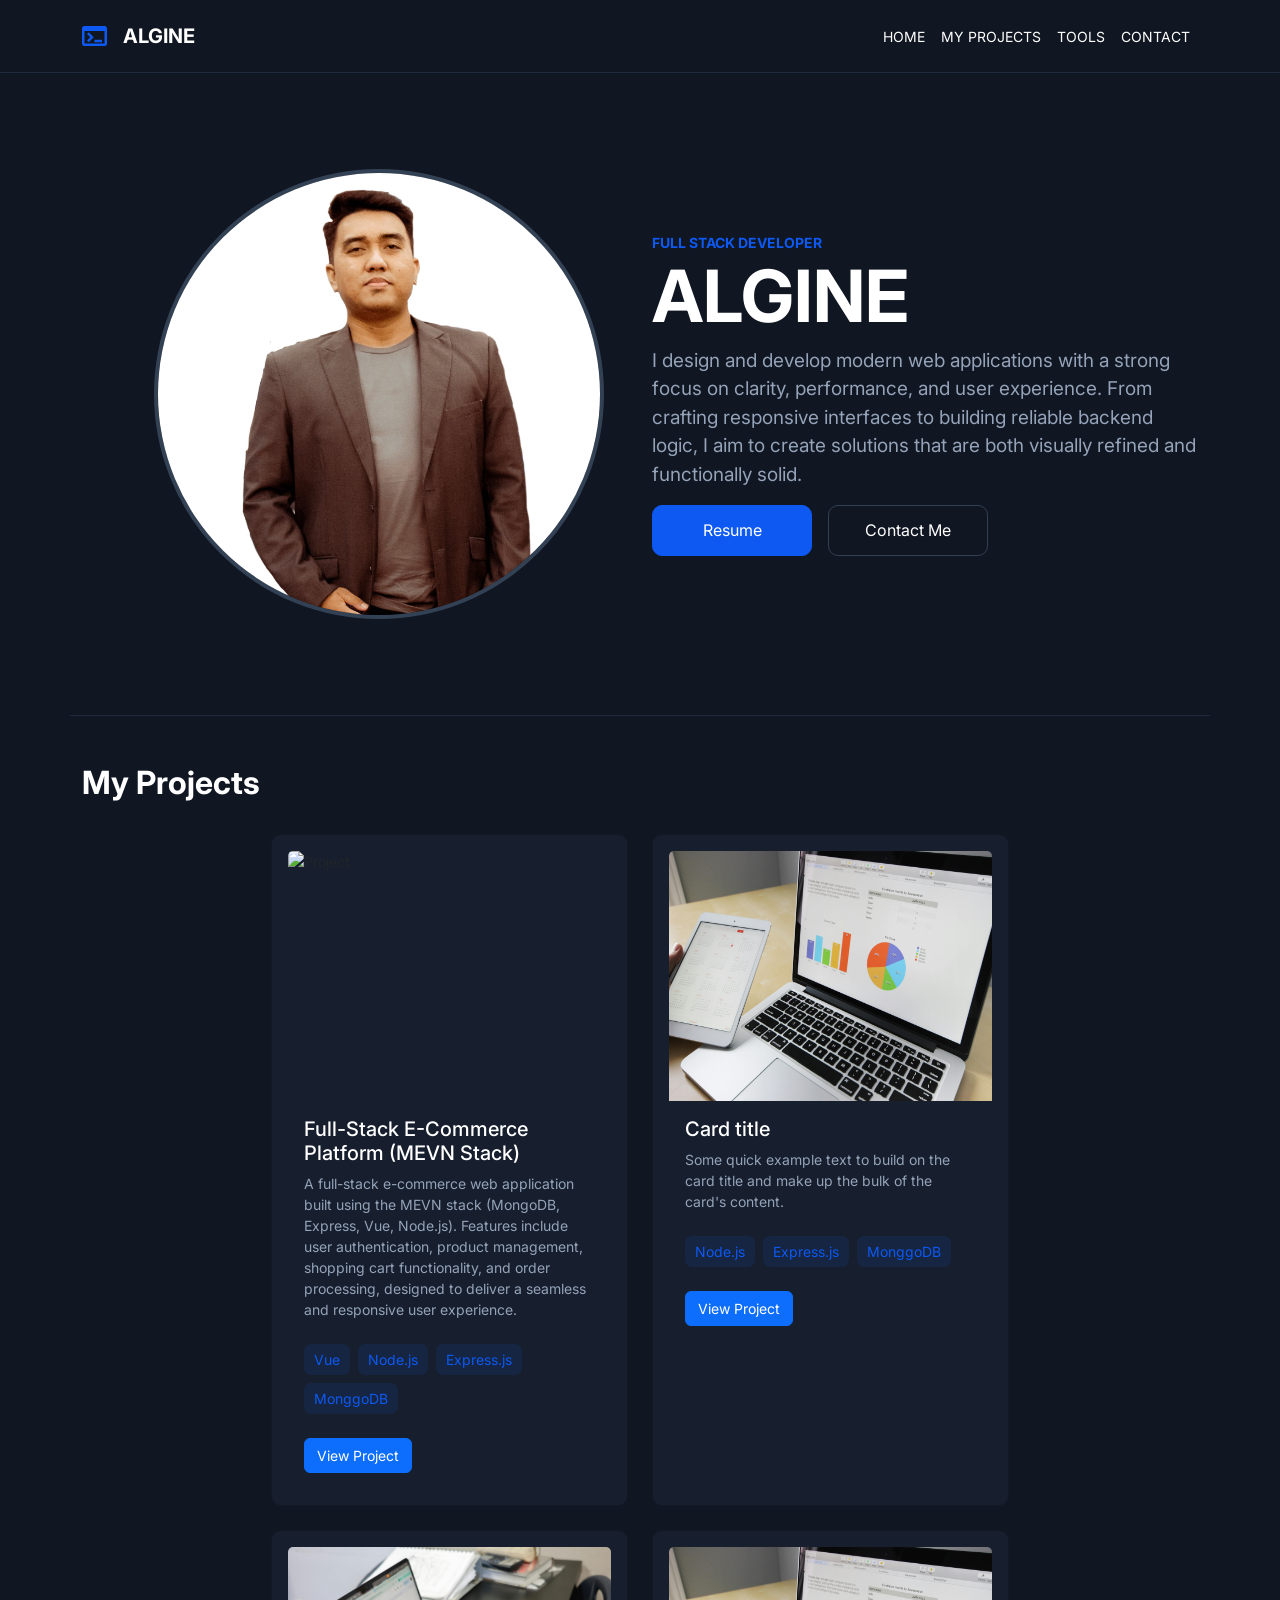
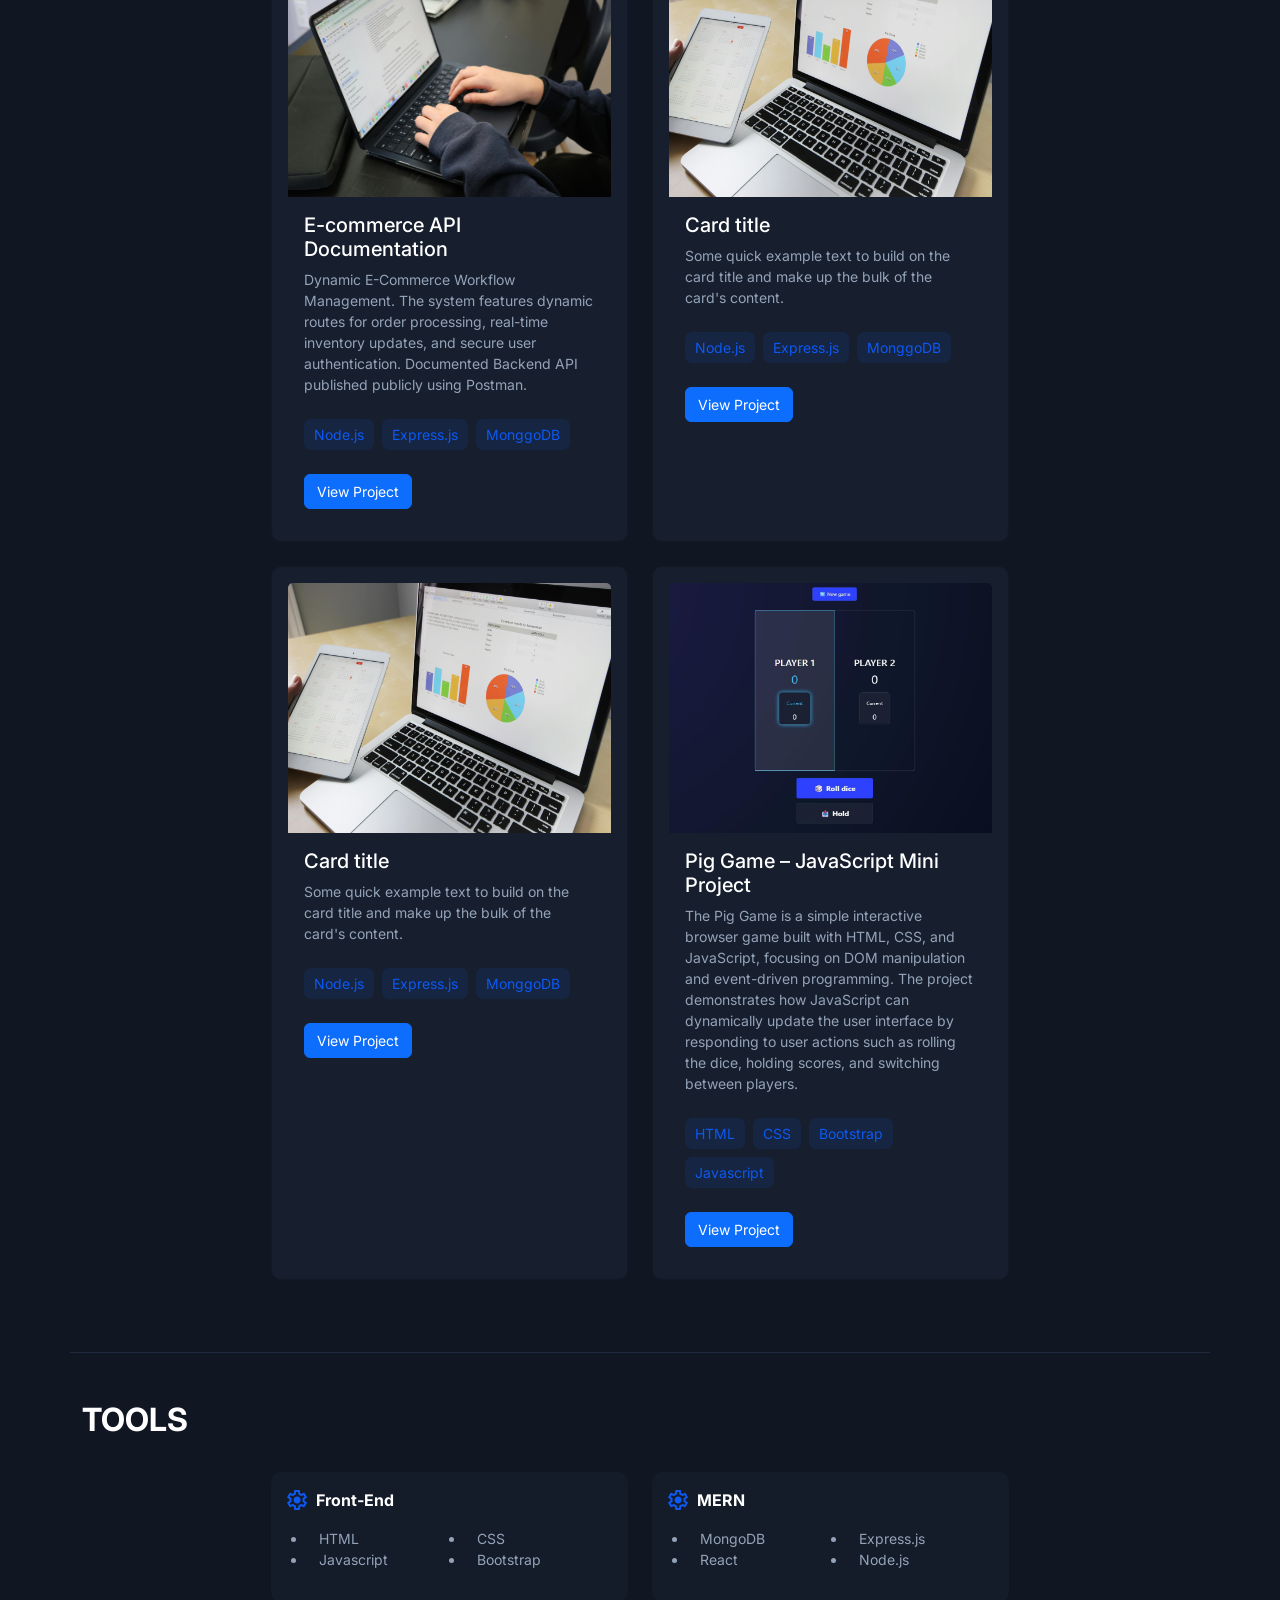
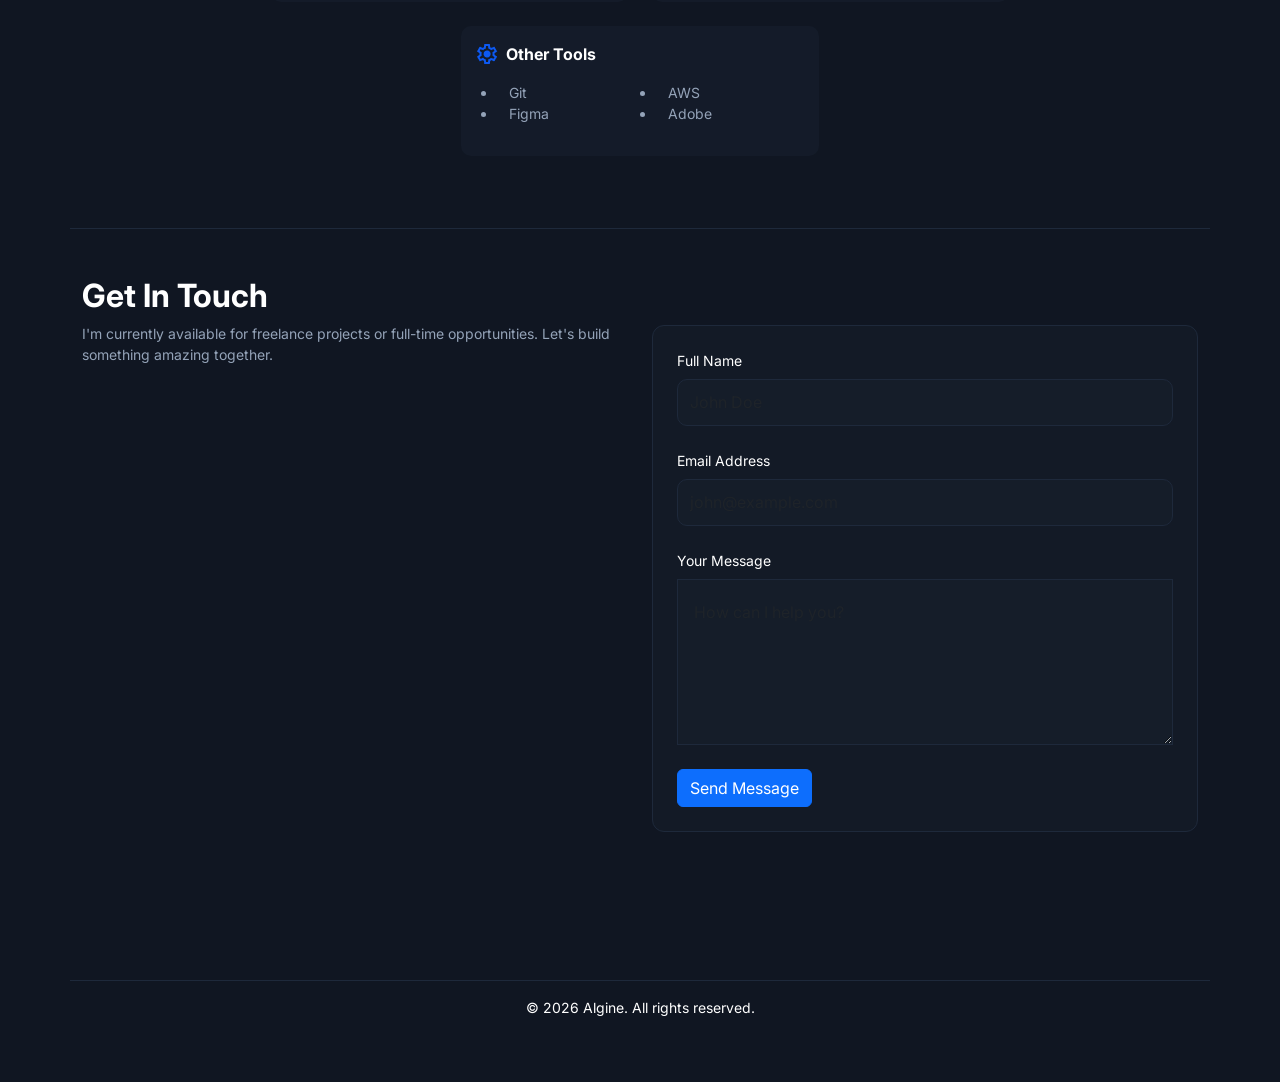
==== commit 606449e4: "Updated project portfolio" ====
--- a/index.html
+++ b/index.html
@@ -44,12 +44,12 @@
 		<div class="container-xl banner-area pb-5">
 			<div class="row py-5 align-items-center">
 
-				<div class="col-6 profile-img text-end">
+				<div class="col-6 col-md-6 profile-img text-end">
 						<img class="img-fluid rounded-circle mx-4" src="./images/updated/profile-image2.jpg" alt="Profile Image">
 					</div>
 
 
-					<div class="col-6 profile-desc text-start">
+					<div class="col-6 col-md-6 profile-desc text-start">
 							<span class="text-uppercase fw-bold">Full Stack Developer</span>
 							<h1 class="fw-bold text-white">ALGINE</h1>
 							<p>I design and develop modern web applications with a strong focus on clarity, performance, and user experience. From crafting responsive interfaces to building reliable backend logic, I aim to create solutions that are both visually refined and functionally solid.</p>
@@ -73,7 +73,110 @@
 				<h2 class="text-white fw-bold">My Projects</h2>
 
 				<div class="py-4 d-flex flex-wrap justify-content-center gap-4 align-items-stretch">
-					
+
+
+					<div class="project-box">
+						<div class="card p-3">
+						  <img src="./images/project-vue-img.jpg" class="card-img-top" alt="Project">
+						  <div class="card-body">
+						    <h5 class="card-title text-white">Full-Stack E-Commerce Platform (MEVN Stack)</h5>
+						    <p class="card-text">A full-stack e-commerce web application built using the MEVN stack (MongoDB, Express, Vue, Node.js). Features include user authentication, product management, shopping cart functionality, and order processing, designed to deliver a seamless and responsive user experience.</p>
+
+						    <div class="project-tools d-flex flex-wrap gap-2 py-2 pb-4">
+						    	<span>Vue</span>
+						    	<span>Node.js</span>
+						    	<span>Express.js</span>
+						    	<span>MonggoDB</span>
+						  	</div>
+
+
+						    <a href="http://zuitt-bootcamp-prod-599-9451-sumandac.s3-website.us-east-1.amazonaws.com/" target="_blank" class="btn btn-primary">View Project</a>
+						  </div>
+						</div>
+					</div>
+
+
+					<div class="project-box">
+						<div class="card p-3">
+						  <img src="./images/project-img3.jpg" class="card-img-top" alt="Project">
+						  <div class="card-body">
+						    <h5 class="card-title text-white">Card title</h5>
+						    <p class="card-text">Some quick example text to build on the card title and make up the bulk of the card's content.</p>
+
+						    <div class="project-tools d-flex flex-wrap gap-2 py-2 pb-4">
+						    	<span>Node.js</span>
+						    	<span>Express.js</span>
+						    	<span>MonggoDB</span>
+						  	</div>
+
+
+						    <a href="#" class="btn btn-primary">View Project</a>
+						  </div>
+						</div>
+					</div>
+
+
+
+					<div class="project-box">
+						<div class="card p-3">
+						  <img src="./images/project-img1.jpg" class="card-img-top" alt="Project">
+						  <div class="card-body">
+						    <h5 class="card-title text-white">E-commerce API Documentation</h5>
+						    <p class="card-text">Dynamic E-Commerce Workflow Management. The system features dynamic routes for order processing, real-time inventory updates, and secure user authentication. Documented Backend API published publicly using Postman.</p>
+
+						    <div class="project-tools d-flex flex-wrap gap-2 py-2 pb-4">
+						    	<span>Node.js</span>
+						    	<span>Express.js</span>
+						    	<span>MonggoDB</span>
+						  	</div>
+
+
+						    <a href="https://documenter.getpostman.com/view/52229876/2sBXierE2K" target="_blank" class="btn btn-primary">View Project</a>
+						  </div>
+						</div>
+					</div>
+
+					<div class="project-box">
+						<div class="card p-3">
+						  <img src="./images/project-img3.jpg" class="card-img-top" alt="Project">
+						  <div class="card-body">
+						    <h5 class="card-title text-white">Card title</h5>
+						    <p class="card-text">Some quick example text to build on the card title and make up the bulk of the card's content.</p>
+
+						    <div class="project-tools d-flex flex-wrap gap-2 py-2 pb-4">
+						    	<span>Node.js</span>
+						    	<span>Express.js</span>
+						    	<span>MonggoDB</span>
+						  	</div>
+
+
+						    <a href="#" class="btn btn-primary">View Project</a>
+						  </div>
+						</div>
+					</div>
+
+
+					<div class="project-box">
+						<div class="card p-3">
+						  <img src="./images/project-img3.jpg" class="card-img-top" alt="Project">
+						  <div class="card-body">
+						    <h5 class="card-title text-white">Card title</h5>
+						    <p class="card-text">Some quick example text to build on the card title and make up the bulk of the card's content.</p>
+
+						    <div class="project-tools d-flex flex-wrap gap-2 py-2 pb-4">
+						    	<span>Node.js</span>
+						    	<span>Express.js</span>
+						    	<span>MonggoDB</span>
+						  	</div>
+
+
+						    <a href="#" class="btn btn-primary">View Project</a>
+						  </div>
+						</div>
+					</div>
+
+
+
 					<div class="project-box">
 						<div class="card p-3">
 						  <img src="./images/project-img2.jpg" class="card-img-top" alt="Project">
@@ -90,106 +193,6 @@
 						  	</div>
 
 						    <a href="https://ginsumandac23.github.io/pig-game/" target="_blank" class="btn btn-primary">View Project</a>
-						  </div>
-						</div>
-					</div>
-
-
-					<div class="project-box">
-						<div class="card p-3">
-						  <img src="./images/project-img3.jpg" class="card-img-top" alt="Project">
-						  <div class="card-body">
-						    <h5 class="card-title text-white">Card title</h5>
-						    <p class="card-text">Some quick example text to build on the card title and make up the bulk of the card's content.</p>
-
-						    <div class="project-tools d-flex flex-wrap gap-2 py-2 pb-4">
-						    	<span>Node.js</span>
-						    	<span>Express.js</span>
-						    	<span>MonggoDB</span>
-						  	</div>
-
-
-						    <a href="#" class="btn btn-primary">View Project</a>
-						  </div>
-						</div>
-					</div>
-
-
-					<div class="project-box">
-						<div class="card p-3">
-						  <img src="./images/project-img3.jpg" class="card-img-top" alt="Project">
-						  <div class="card-body">
-						    <h5 class="card-title text-white">Card title</h5>
-						    <p class="card-text">Some quick example text to build on the card title and make up the bulk of the card's content.</p>
-
-						    <div class="project-tools d-flex flex-wrap gap-2 py-2 pb-4">
-						    	<span>Node.js</span>
-						    	<span>Express.js</span>
-						    	<span>MonggoDB</span>
-						  	</div>
-
-
-						    <a href="#" class="btn btn-primary">View Project</a>
-						  </div>
-						</div>
-					</div>
-
-
-
-					<div class="project-box">
-						<div class="card p-3">
-						  <img src="./images/project-img1.jpg" class="card-img-top" alt="Project">
-						  <div class="card-body">
-						    <h5 class="card-title text-white">E-commerce API Documentation</h5>
-						    <p class="card-text">Dynamic E-Commerce Workflow Management. The system features dynamic routes for order processing, real-time inventory updates, and secure user authentication. Documented Backend API published publicly using Postman.</p>
-
-						    <div class="project-tools d-flex flex-wrap gap-2 py-2 pb-4">
-						    	<span>Node.js</span>
-						    	<span>Express.js</span>
-						    	<span>MonggoDB</span>
-						  	</div>
-
-
-						    <a href="https://documenter.getpostman.com/view/52229876/2sBXierE2K" target="_blank" class="btn btn-primary">View Project</a>
-						  </div>
-						</div>
-					</div>
-
-					<div class="project-box">
-						<div class="card p-3">
-						  <img src="./images/project-img3.jpg" class="card-img-top" alt="Project">
-						  <div class="card-body">
-						    <h5 class="card-title text-white">Card title</h5>
-						    <p class="card-text">Some quick example text to build on the card title and make up the bulk of the card's content.</p>
-
-						    <div class="project-tools d-flex flex-wrap gap-2 py-2 pb-4">
-						    	<span>Node.js</span>
-						    	<span>Express.js</span>
-						    	<span>MonggoDB</span>
-						  	</div>
-
-
-						    <a href="#" class="btn btn-primary">View Project</a>
-						  </div>
-						</div>
-					</div>
-
-
-					<div class="project-box">
-						<div class="card p-3">
-						  <img src="./images/project-img3.jpg" class="card-img-top" alt="Project">
-						  <div class="card-body">
-						    <h5 class="card-title text-white">Card title</h5>
-						    <p class="card-text">Some quick example text to build on the card title and make up the bulk of the card's content.</p>
-
-						    <div class="project-tools d-flex flex-wrap gap-2 py-2 pb-4">
-						    	<span>Node.js</span>
-						    	<span>Express.js</span>
-						    	<span>MonggoDB</span>
-						  	</div>
-
-
-						    <a href="#" class="btn btn-primary">View Project</a>
 						  </div>
 						</div>
 					</div>
@@ -262,7 +265,7 @@
 
 
 	<footer>
-		<section id="contact" class="pb-5">
+		<section id="contact" class="pb-5 contact-area">
 			<div class="container-xl pb-5">
 				<div class="row">
 
@@ -273,7 +276,7 @@
 						</div>
 
 						<div class="contact-map">
-							<iframe src="https://www.google.com/maps/embed?pb=!1m18!1m12!1m3!1d125586.32273839704!2d123.76589181448942!3d10.376018864438832!2m3!1f0!2f0!3f0!3m2!1i1024!2i768!4f13.1!3m3!1m2!1s0x33a999258dcd2dfd%3A0x4c34030cdbd33507!2sCebu%20City%2C%20Cebu!5e0!3m2!1sen!2sph!4v1768393384433!5m2!1sen!2sph" width="600" height="450" style="border:0;" allowfullscreen="" loading="lazy" referrerpolicy="no-referrer-when-downgrade"
+							<iframe src="https://www.google.com/maps/embed?pb=!1m18!1m12!1m3!1d125586.32273839704!2d123.76589181448942!3d10.376018864438832!2m3!1f0!2f0!3f0!3m2!1i1024!2i768!4f13.1!3m3!1m2!1s0x33a999258dcd2dfd%3A0x4c34030cdbd33507!2sCebu%20City%2C%20Cebu!5e0!3m2!1sen!2sph!4v1768393384433!5m2!1sen!2sph" height="450" style="border:0;" allowfullscreen="" loading="lazy" referrerpolicy="no-referrer-when-downgrade"
 	    	          width="100%" 
 	    	          height="100%">
 	    	          </iframe>
--- a/index2.css
+++ b/index2.css
@@ -146,4 +146,52 @@
 
 .copyright-section .container-xl {
 	border-top: 1px solid #1E293B;
+}
+
+
+
+
+
+/*MOBILE CSS FIXES*/
+
+/* Tablet:*/
+@media (max-width: 992px) {
+  
+	.profile-img img {
+		max-width: 100%;
+	}
+	.profile-desc {
+		padding: 0 15px;
+	}
+	.project-box {
+		max-width: 48%;
+	}
+
+}
+
+/* Mobile: */
+@media (max-width: 767px) {
+  .project-box {
+		max-width: 100%;
+	}
+	.profile-img {
+		width: 100%;
+		text-align: center !important;
+	}
+
+	.profile-desc {
+    width: 100%;
+    margin: 20px 0 0;
+	}
+
+	#contact .col-6, .tool-box {
+		width: 100%;
+	}
+
+	.profile-img img {
+		max-width: 60%;
+	}
+
+
+
 }
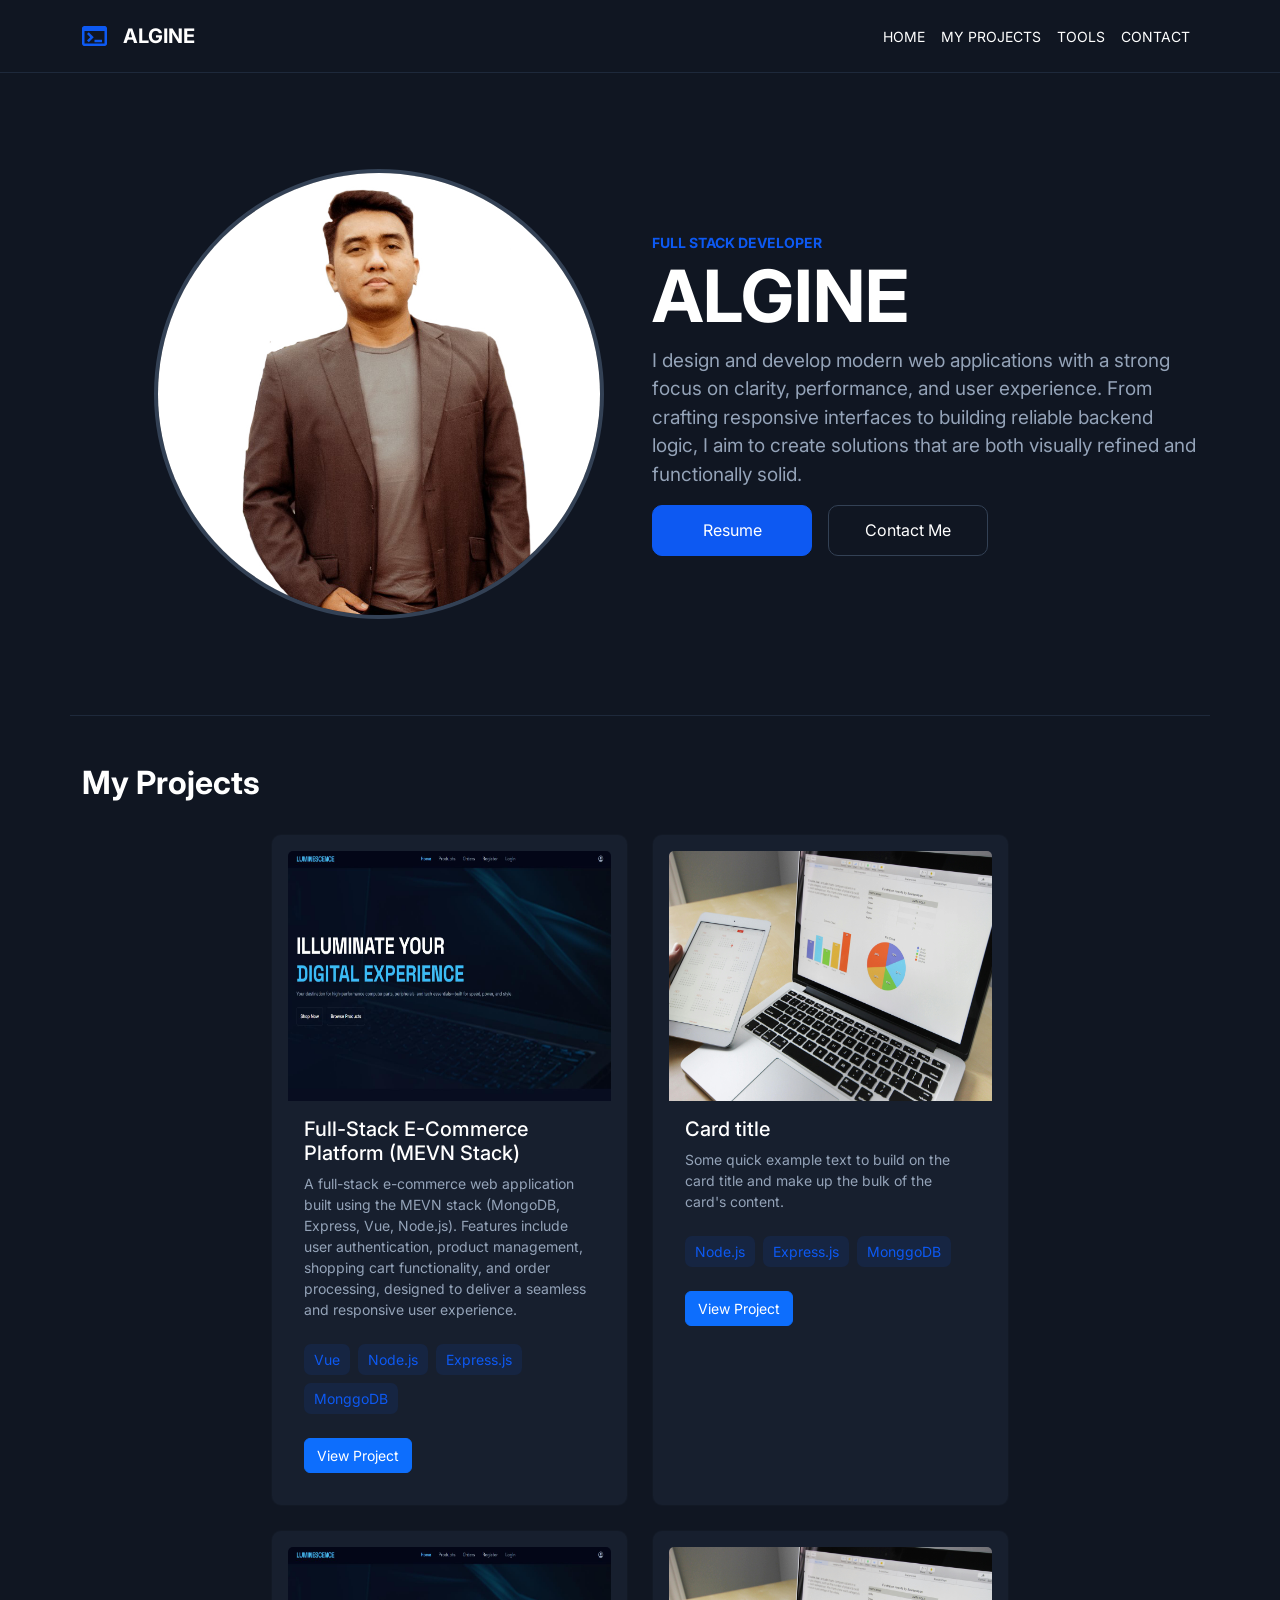
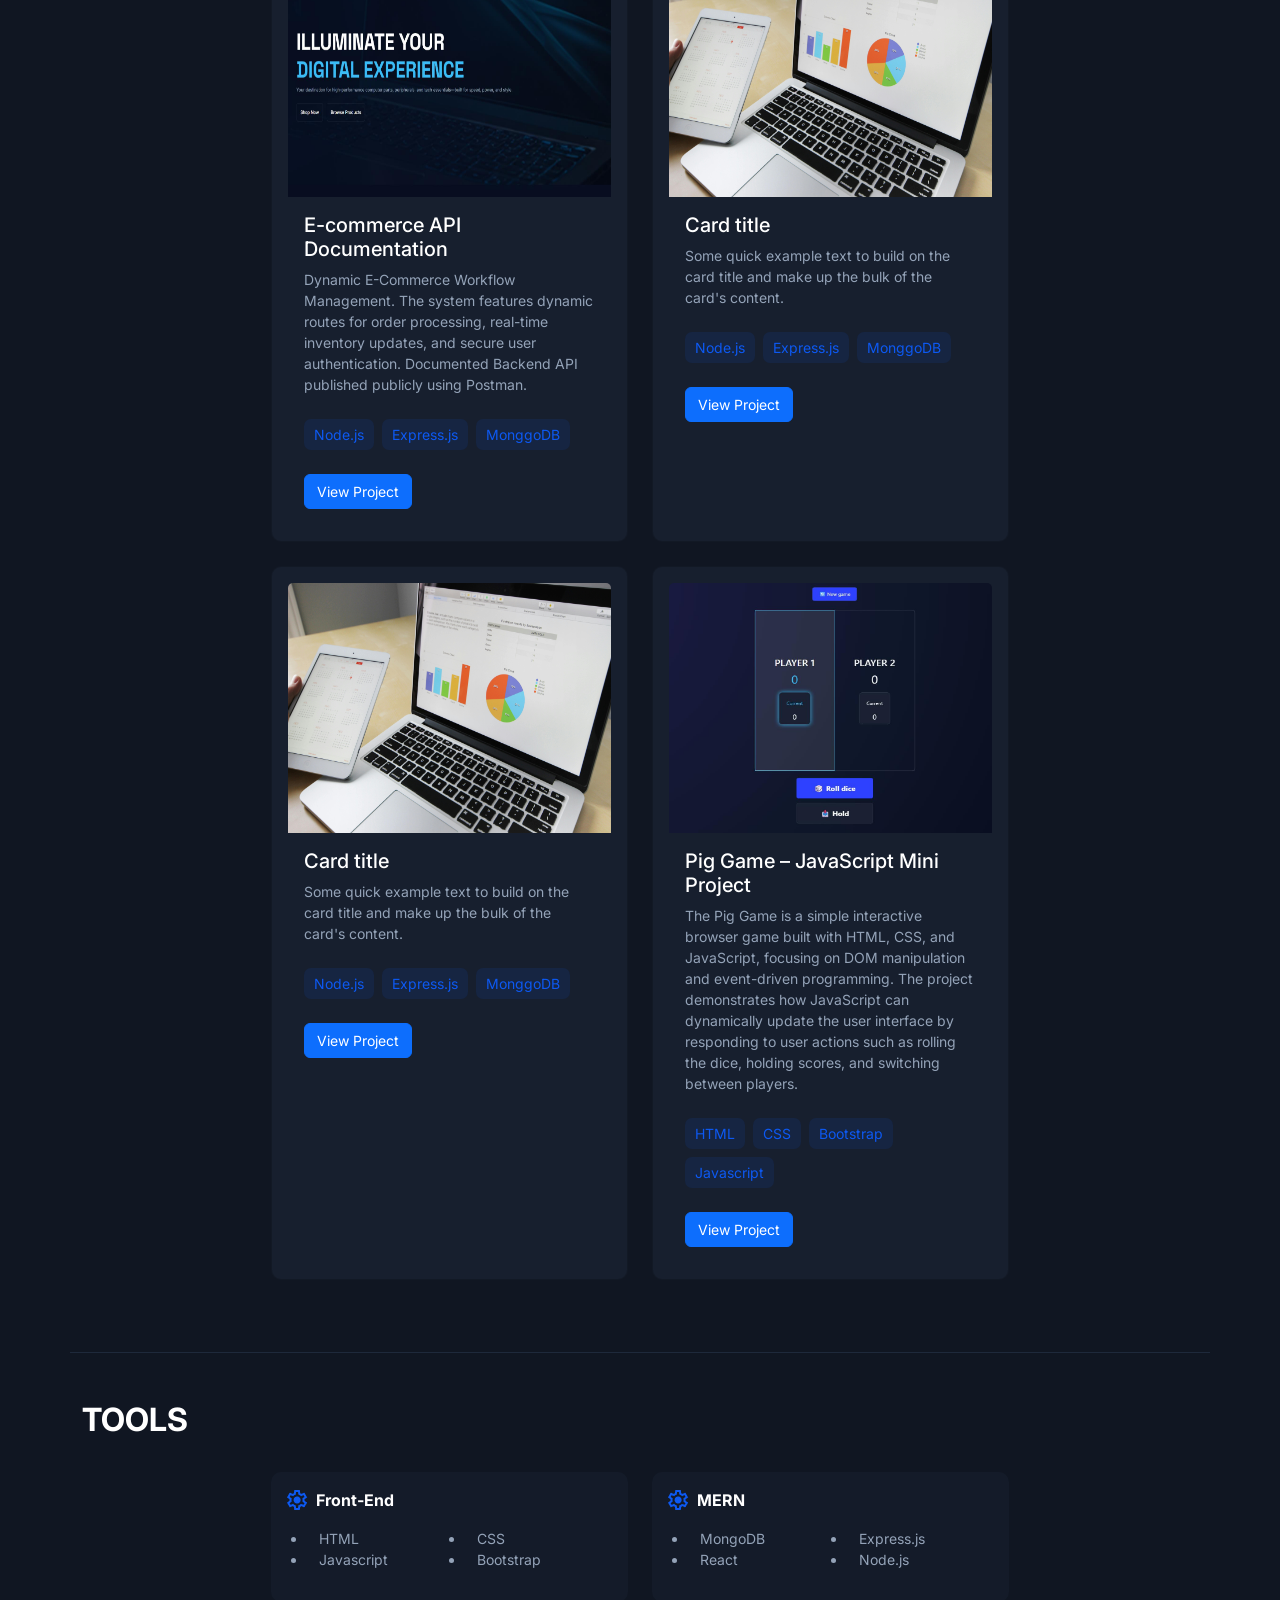
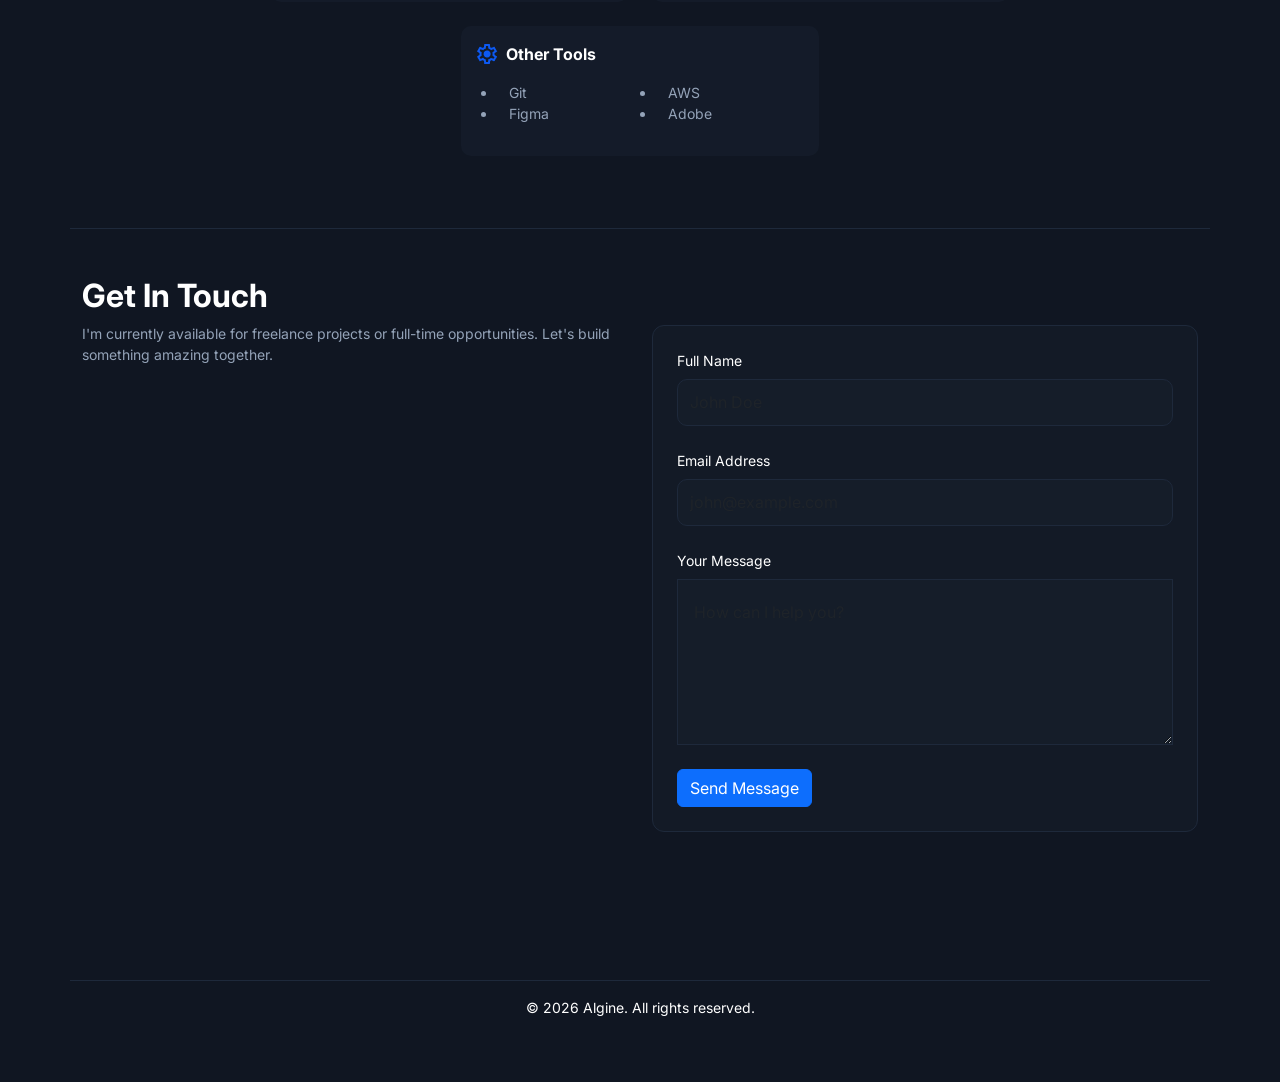
==== commit 2802b783: "Update portfolio" ====
--- a/index.html
+++ b/index.html
@@ -77,7 +77,7 @@
 
 					<div class="project-box">
 						<div class="card p-3">
-						  <img src="./images/project-vue-img.jpg" class="card-img-top" alt="Project">
+						  <img src="./images/project-img1.jpg" class="card-img-top" alt="Project">
 						  <div class="card-body">
 						    <h5 class="card-title text-white">Full-Stack E-Commerce Platform (MEVN Stack)</h5>
 						    <p class="card-text">A full-stack e-commerce web application built using the MEVN stack (MongoDB, Express, Vue, Node.js). Features include user authentication, product management, shopping cart functionality, and order processing, designed to deliver a seamless and responsive user experience.</p>
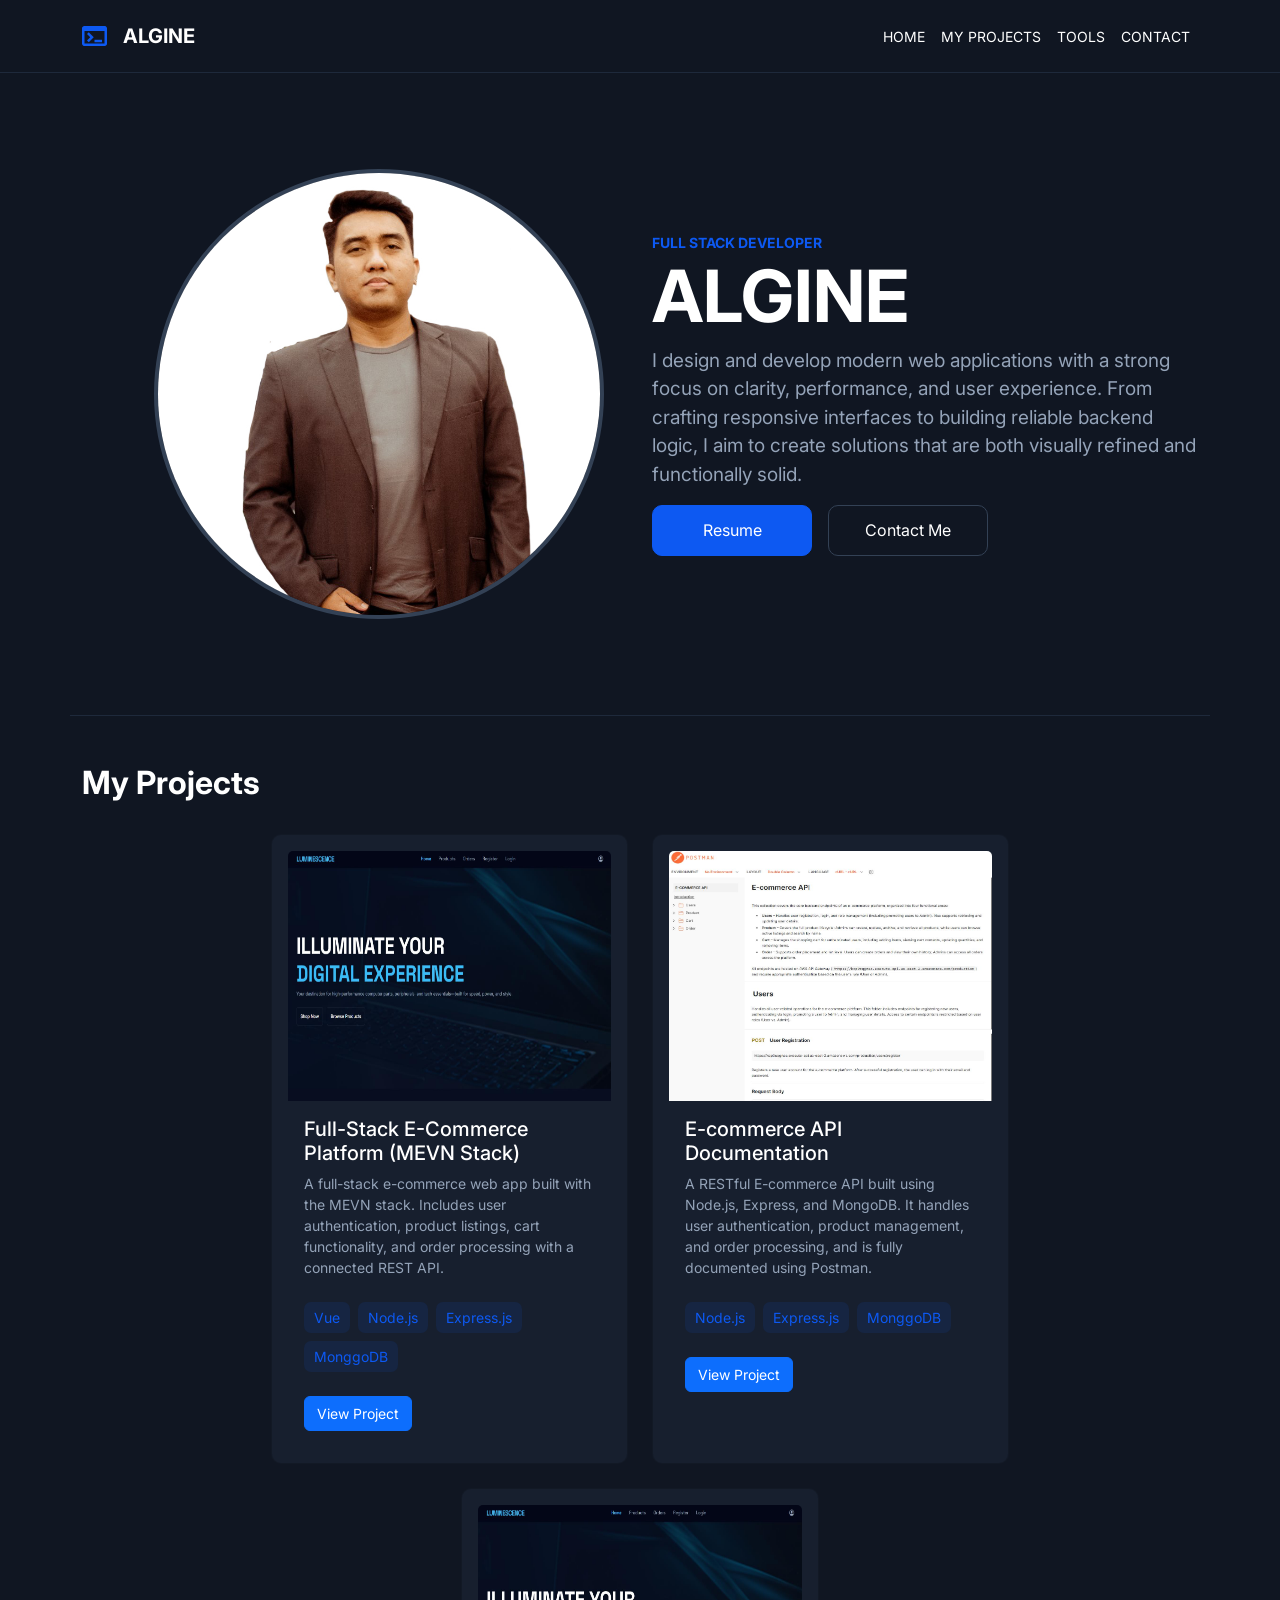
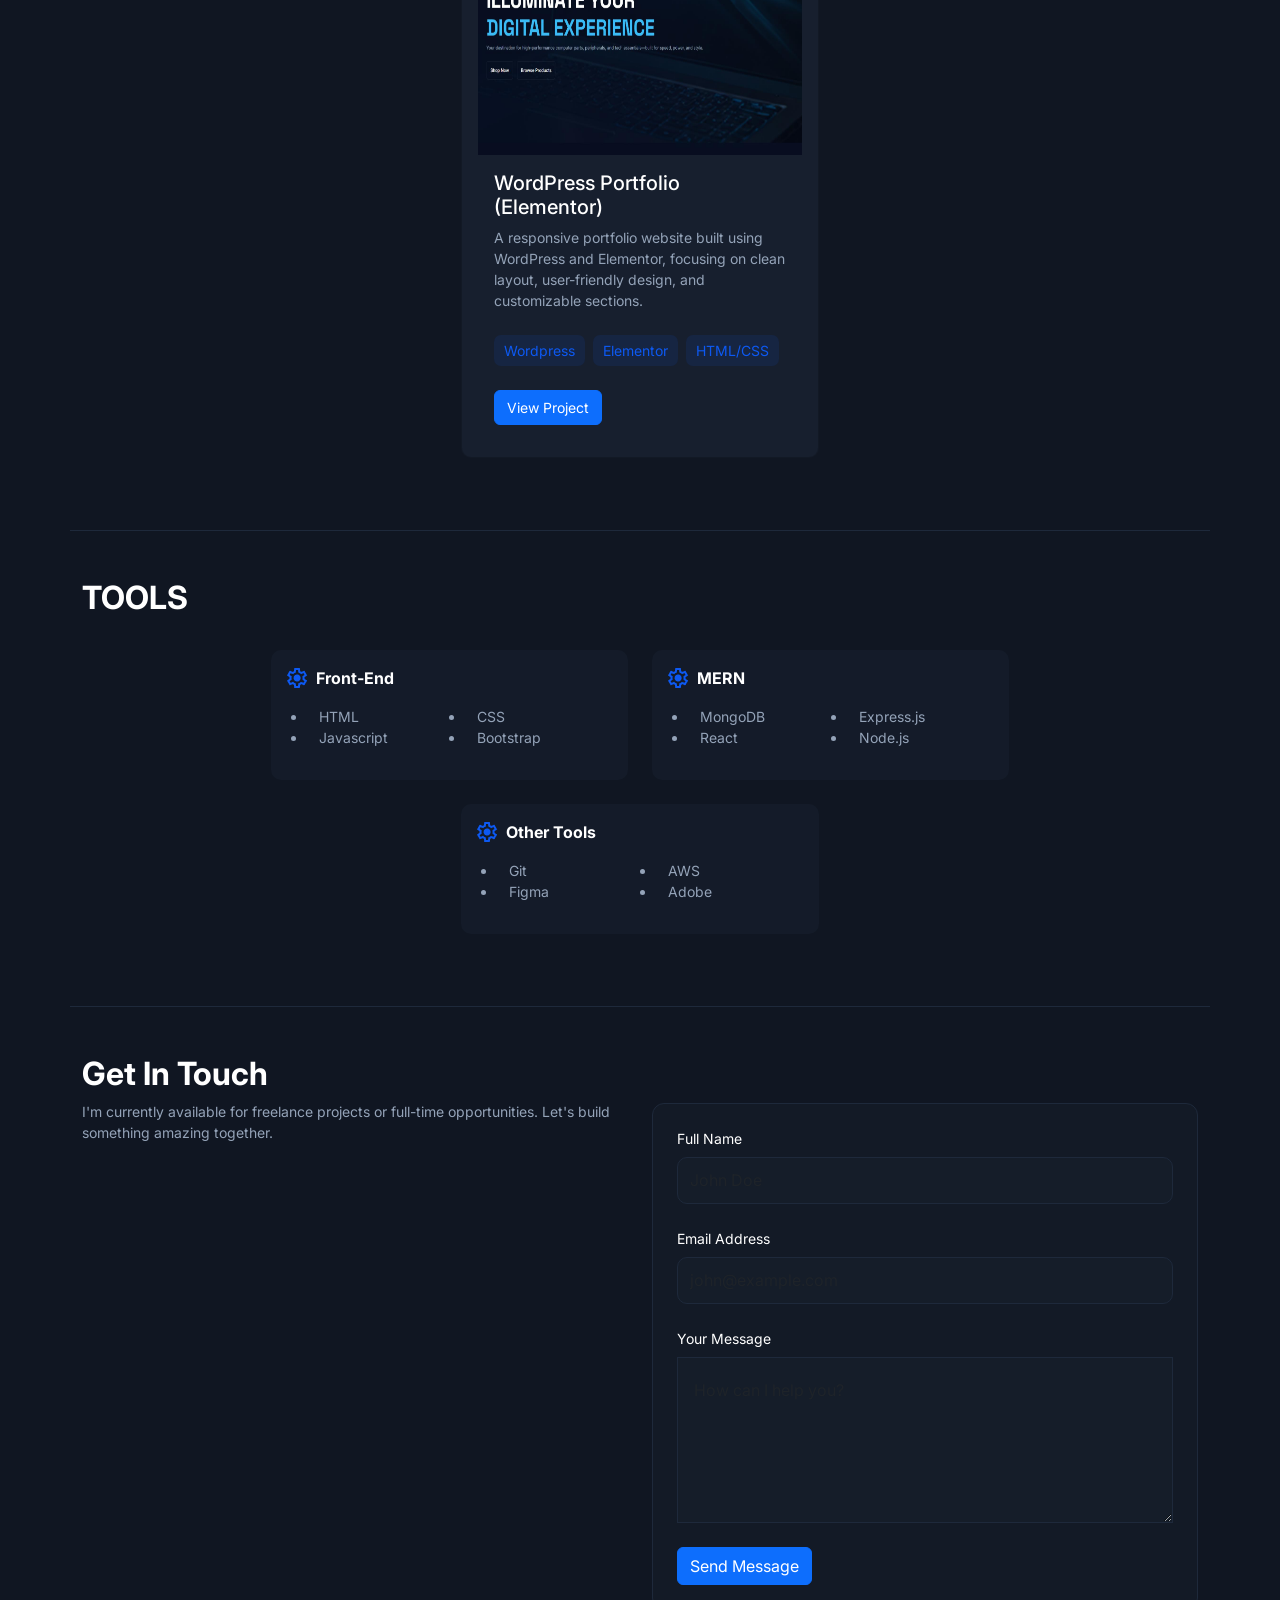
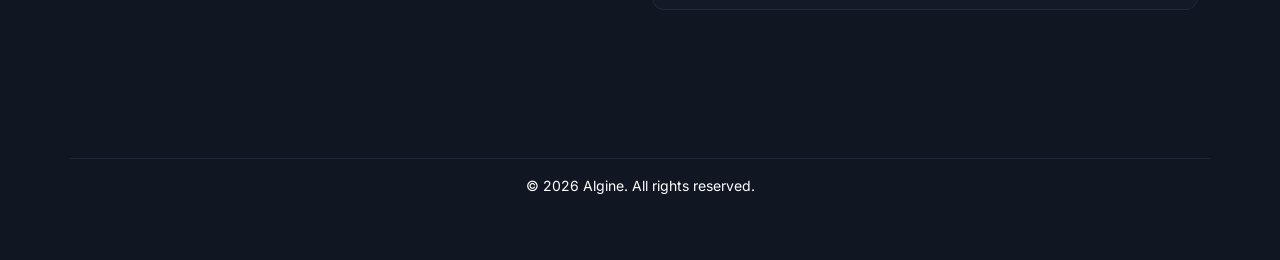
==== commit 4f368a24: "Updated porfolio" ====
--- a/index.html
+++ b/index.html
@@ -80,7 +80,7 @@
 						  <img src="./images/project-img1.jpg" class="card-img-top" alt="Project">
 						  <div class="card-body">
 						    <h5 class="card-title text-white">Full-Stack E-Commerce Platform (MEVN Stack)</h5>
-						    <p class="card-text">A full-stack e-commerce web application built using the MEVN stack (MongoDB, Express, Vue, Node.js). Features include user authentication, product management, shopping cart functionality, and order processing, designed to deliver a seamless and responsive user experience.</p>
+						    <p class="card-text">A full-stack e-commerce web app built with the MEVN stack. Includes user authentication, product listings, cart functionality, and order processing with a connected REST API.</p>
 
 						    <div class="project-tools d-flex flex-wrap gap-2 py-2 pb-4">
 						    	<span>Vue</span>
@@ -98,10 +98,10 @@
 
 					<div class="project-box">
 						<div class="card p-3">
-						  <img src="./images/project-img3.jpg" class="card-img-top" alt="Project">
+						  <img src="./images/project-img5.jpg" class="card-img-top" alt="Project">
 						  <div class="card-body">
-						    <h5 class="card-title text-white">Card title</h5>
-						    <p class="card-text">Some quick example text to build on the card title and make up the bulk of the card's content.</p>
+						    <h5 class="card-title text-white">E-commerce API Documentation</h5>
+						    <p class="card-text">A RESTful E-commerce API built using Node.js, Express, and MongoDB. It handles user authentication, product management, and order processing, and is fully documented using Postman.</p>
 
 						    <div class="project-tools d-flex flex-wrap gap-2 py-2 pb-4">
 						    	<span>Node.js</span>
@@ -110,7 +110,7 @@
 						  	</div>
 
 
-						    <a href="#" class="btn btn-primary">View Project</a>
+						    <a href="https://documenter.getpostman.com/view/52229876/2sBXierE2K" target="_blank" class="btn btn-primary">View Project</a>
 						  </div>
 						</div>
 					</div>
@@ -121,13 +121,13 @@
 						<div class="card p-3">
 						  <img src="./images/project-img1.jpg" class="card-img-top" alt="Project">
 						  <div class="card-body">
-						    <h5 class="card-title text-white">E-commerce API Documentation</h5>
-						    <p class="card-text">Dynamic E-Commerce Workflow Management. The system features dynamic routes for order processing, real-time inventory updates, and secure user authentication. Documented Backend API published publicly using Postman.</p>
+						    <h5 class="card-title text-white">WordPress Portfolio (Elementor)</h5>
+						    <p class="card-text">A responsive portfolio website built using WordPress and Elementor, focusing on clean layout, user-friendly design, and customizable sections.</p>
 
 						    <div class="project-tools d-flex flex-wrap gap-2 py-2 pb-4">
-						    	<span>Node.js</span>
-						    	<span>Express.js</span>
-						    	<span>MonggoDB</span>
+						    	<span>Wordpress</span>
+						    	<span>Elementor</span>
+						    	<span>HTML/CSS</span>
 						  	</div>
 
 
@@ -136,66 +136,7 @@
 						</div>
 					</div>
 
-					<div class="project-box">
-						<div class="card p-3">
-						  <img src="./images/project-img3.jpg" class="card-img-top" alt="Project">
-						  <div class="card-body">
-						    <h5 class="card-title text-white">Card title</h5>
-						    <p class="card-text">Some quick example text to build on the card title and make up the bulk of the card's content.</p>
-
-						    <div class="project-tools d-flex flex-wrap gap-2 py-2 pb-4">
-						    	<span>Node.js</span>
-						    	<span>Express.js</span>
-						    	<span>MonggoDB</span>
-						  	</div>
-
-
-						    <a href="#" class="btn btn-primary">View Project</a>
-						  </div>
-						</div>
-					</div>
-
-
-					<div class="project-box">
-						<div class="card p-3">
-						  <img src="./images/project-img3.jpg" class="card-img-top" alt="Project">
-						  <div class="card-body">
-						    <h5 class="card-title text-white">Card title</h5>
-						    <p class="card-text">Some quick example text to build on the card title and make up the bulk of the card's content.</p>
-
-						    <div class="project-tools d-flex flex-wrap gap-2 py-2 pb-4">
-						    	<span>Node.js</span>
-						    	<span>Express.js</span>
-						    	<span>MonggoDB</span>
-						  	</div>
-
-
-						    <a href="#" class="btn btn-primary">View Project</a>
-						  </div>
-						</div>
-					</div>
-
-
-
-					<div class="project-box">
-						<div class="card p-3">
-						  <img src="./images/project-img2.jpg" class="card-img-top" alt="Project">
-						  <div class="card-body">
-						    <h5 class="card-title text-white">Pig Game – JavaScript Mini Project</h5>
-						    <p class="card-text">The Pig Game is a simple interactive browser game built with HTML, CSS, and JavaScript, focusing on DOM manipulation and event-driven programming. The project demonstrates how JavaScript can dynamically update the user interface by responding to user actions such as rolling the dice, holding scores, and switching between players.</p>
-
-						    <div class="project-tools d-flex flex-wrap gap-2 py-2 pb-4">
-						    	<span>HTML</span>
-						    	<span>CSS</span>
-						    	<span>Bootstrap</span>
-						    	<span>Javascript</span>
-
-						  	</div>
-
-						    <a href="https://ginsumandac23.github.io/pig-game/" target="_blank" class="btn btn-primary">View Project</a>
-						  </div>
-						</div>
-					</div>
+					
 
 
 				</div>
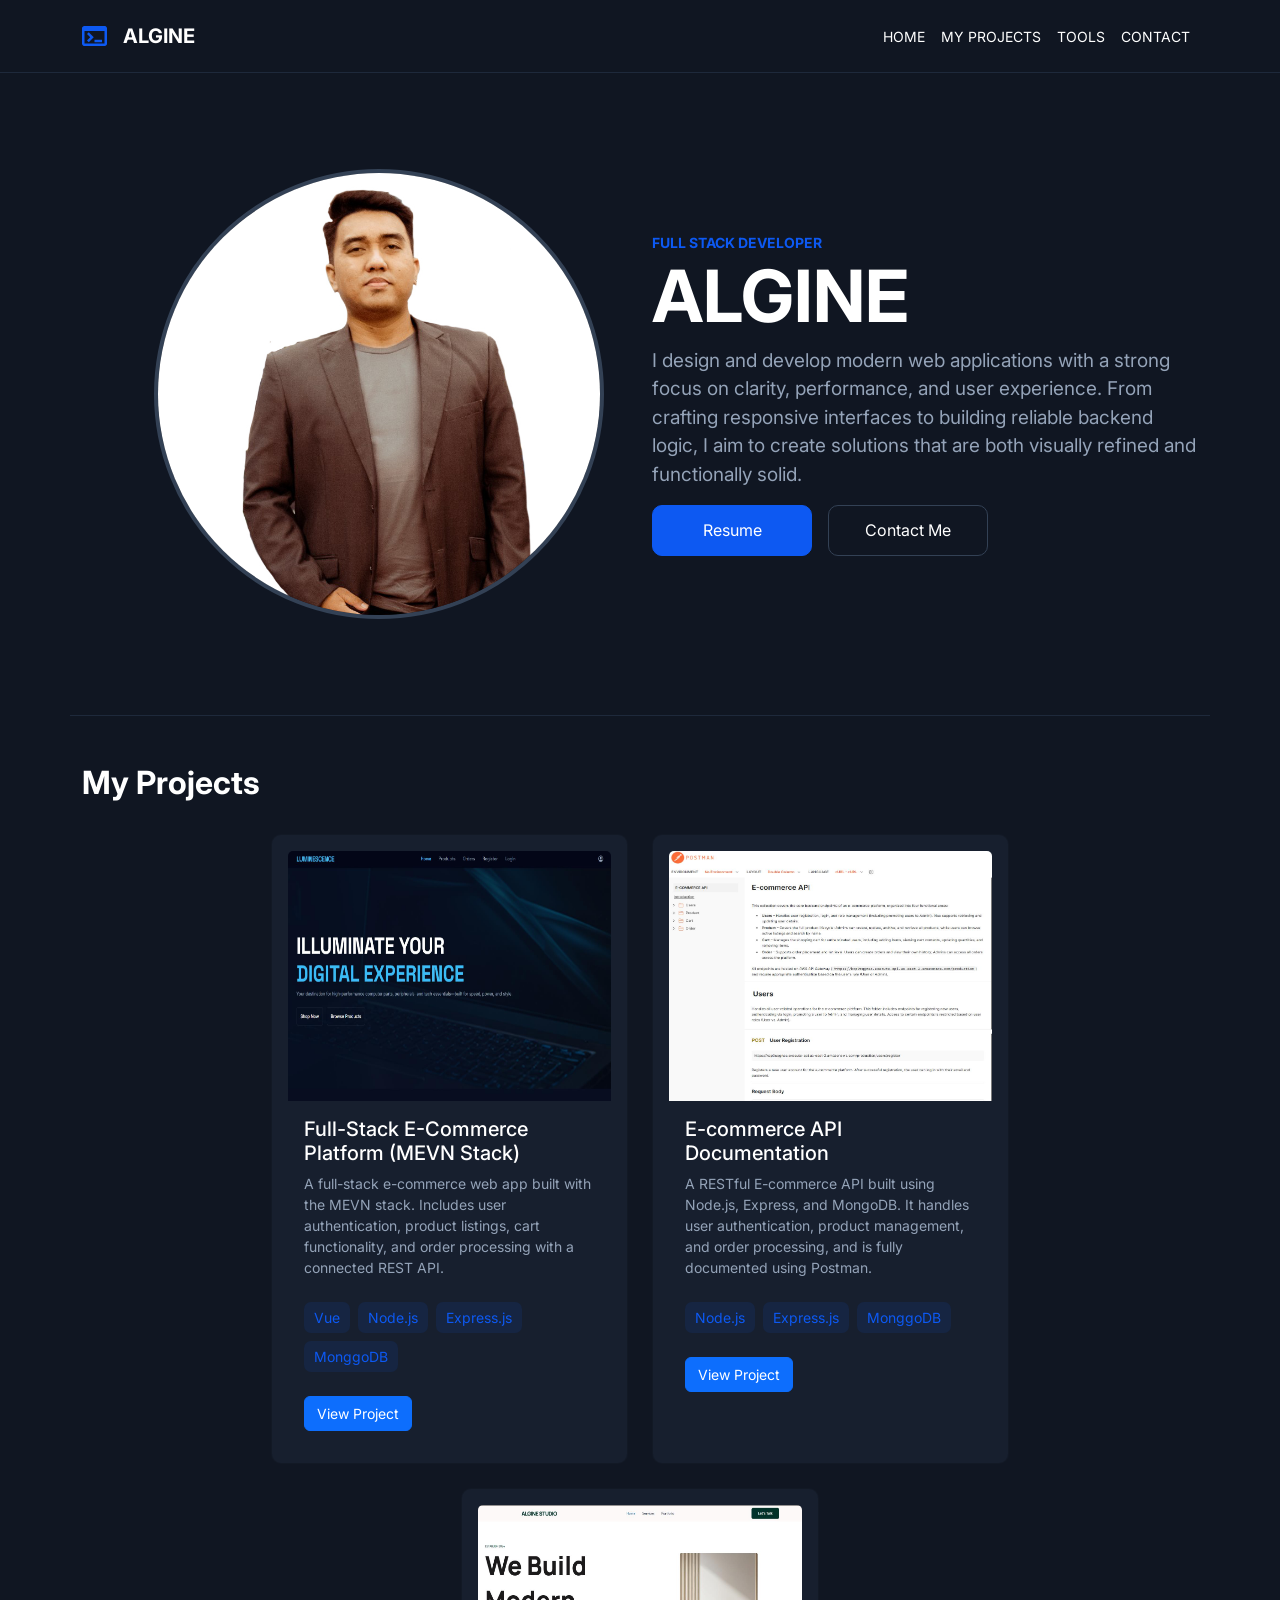
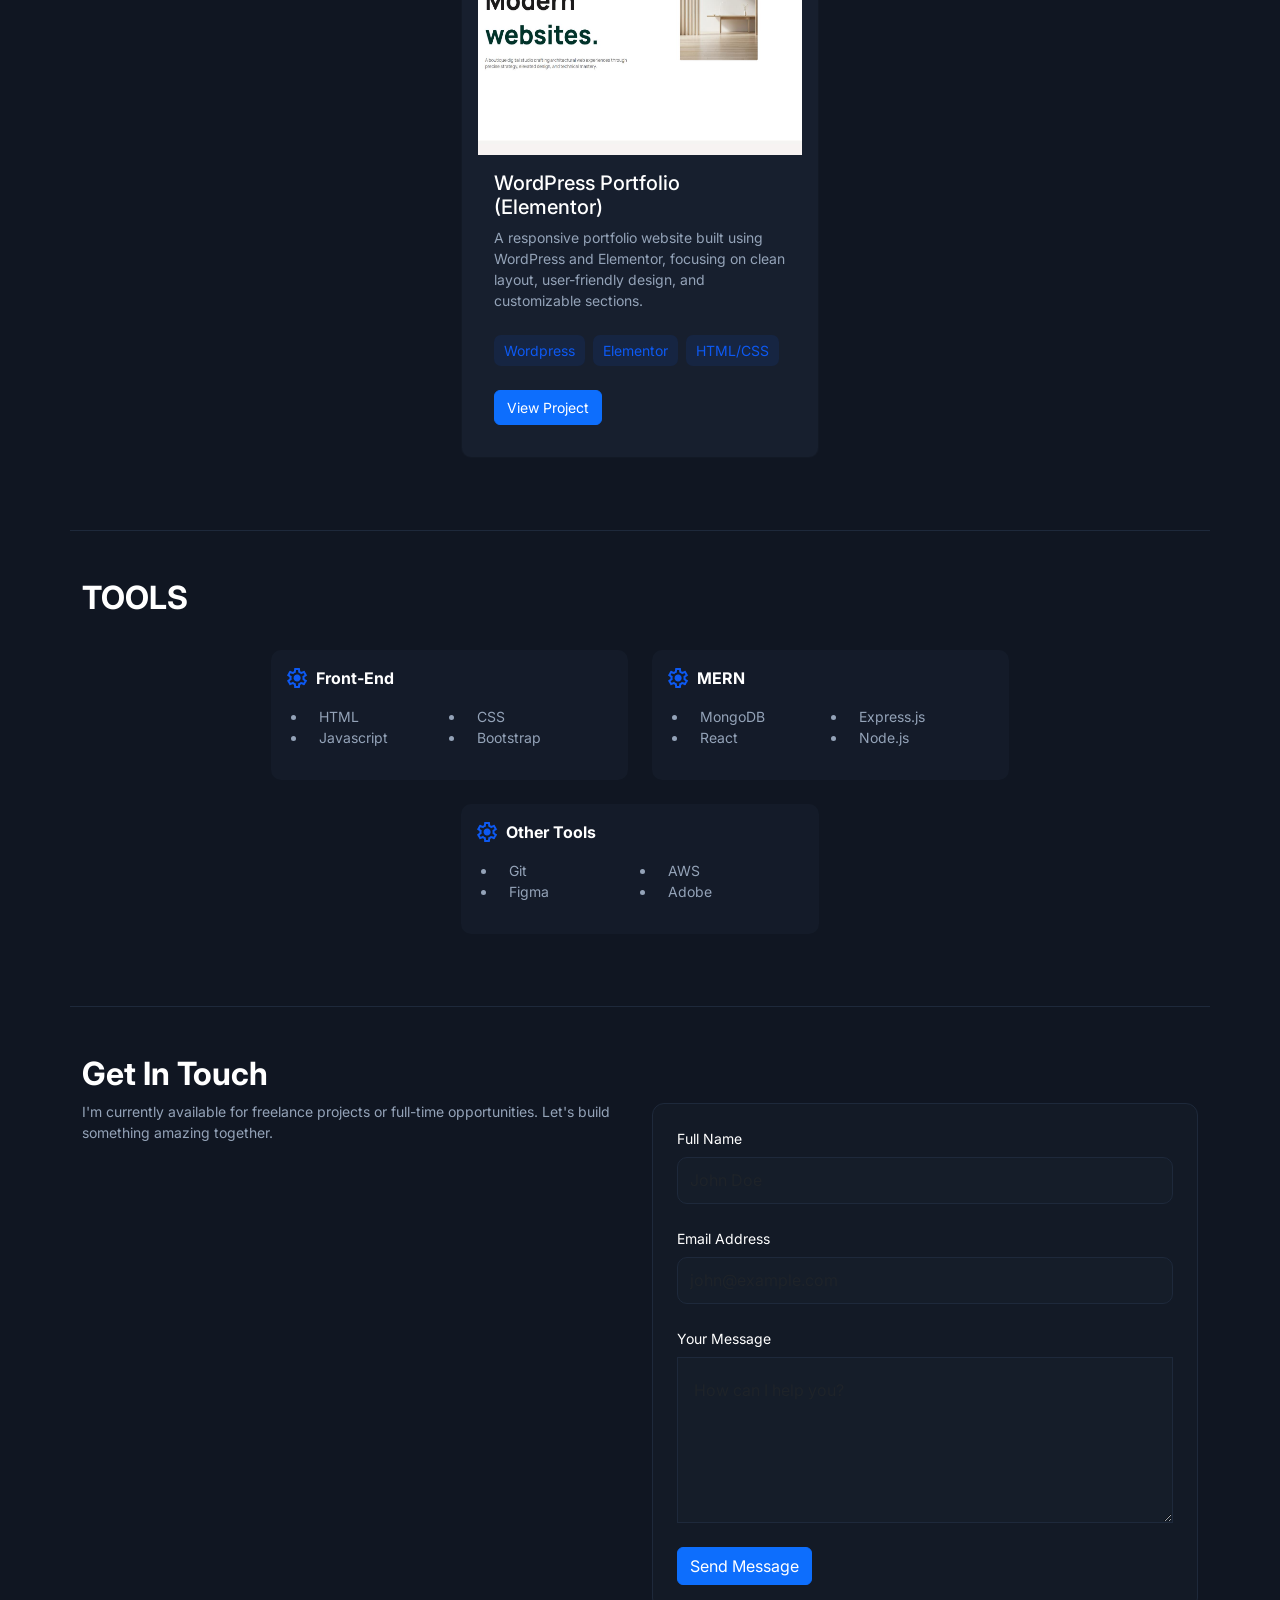
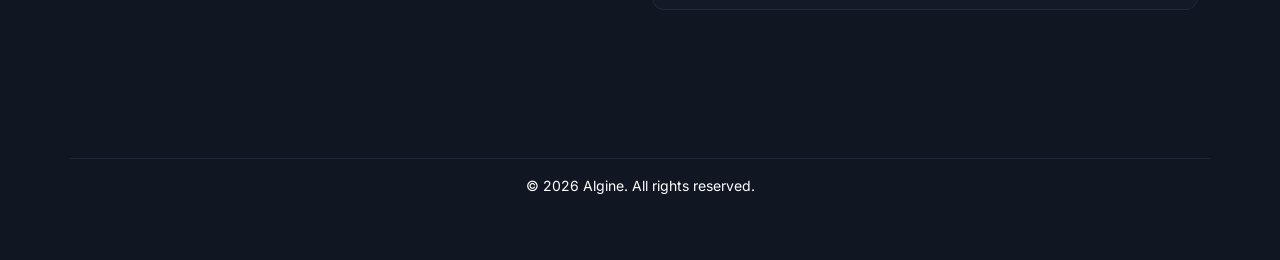
==== commit f666cf42: "Update index.html" ====
--- a/index.html
+++ b/index.html
@@ -119,7 +119,7 @@
 
 					<div class="project-box">
 						<div class="card p-3">
-						  <img src="./images/project-img1.jpg" class="card-img-top" alt="Project">
+						  <img src="./images/project-img4.jpg" class="card-img-top" alt="Project">
 						  <div class="card-body">
 						    <h5 class="card-title text-white">WordPress Portfolio (Elementor)</h5>
 						    <p class="card-text">A responsive portfolio website built using WordPress and Elementor, focusing on clean layout, user-friendly design, and customizable sections.</p>
@@ -131,7 +131,7 @@
 						  	</div>
 
 
-						    <a href="https://documenter.getpostman.com/view/52229876/2sBXierE2K" target="_blank" class="btn btn-primary">View Project</a>
+						    <a href="https://alginesumandacwp.ct.ws/" target="_blank" class="btn btn-primary">View Project</a>
 						  </div>
 						</div>
 					</div>
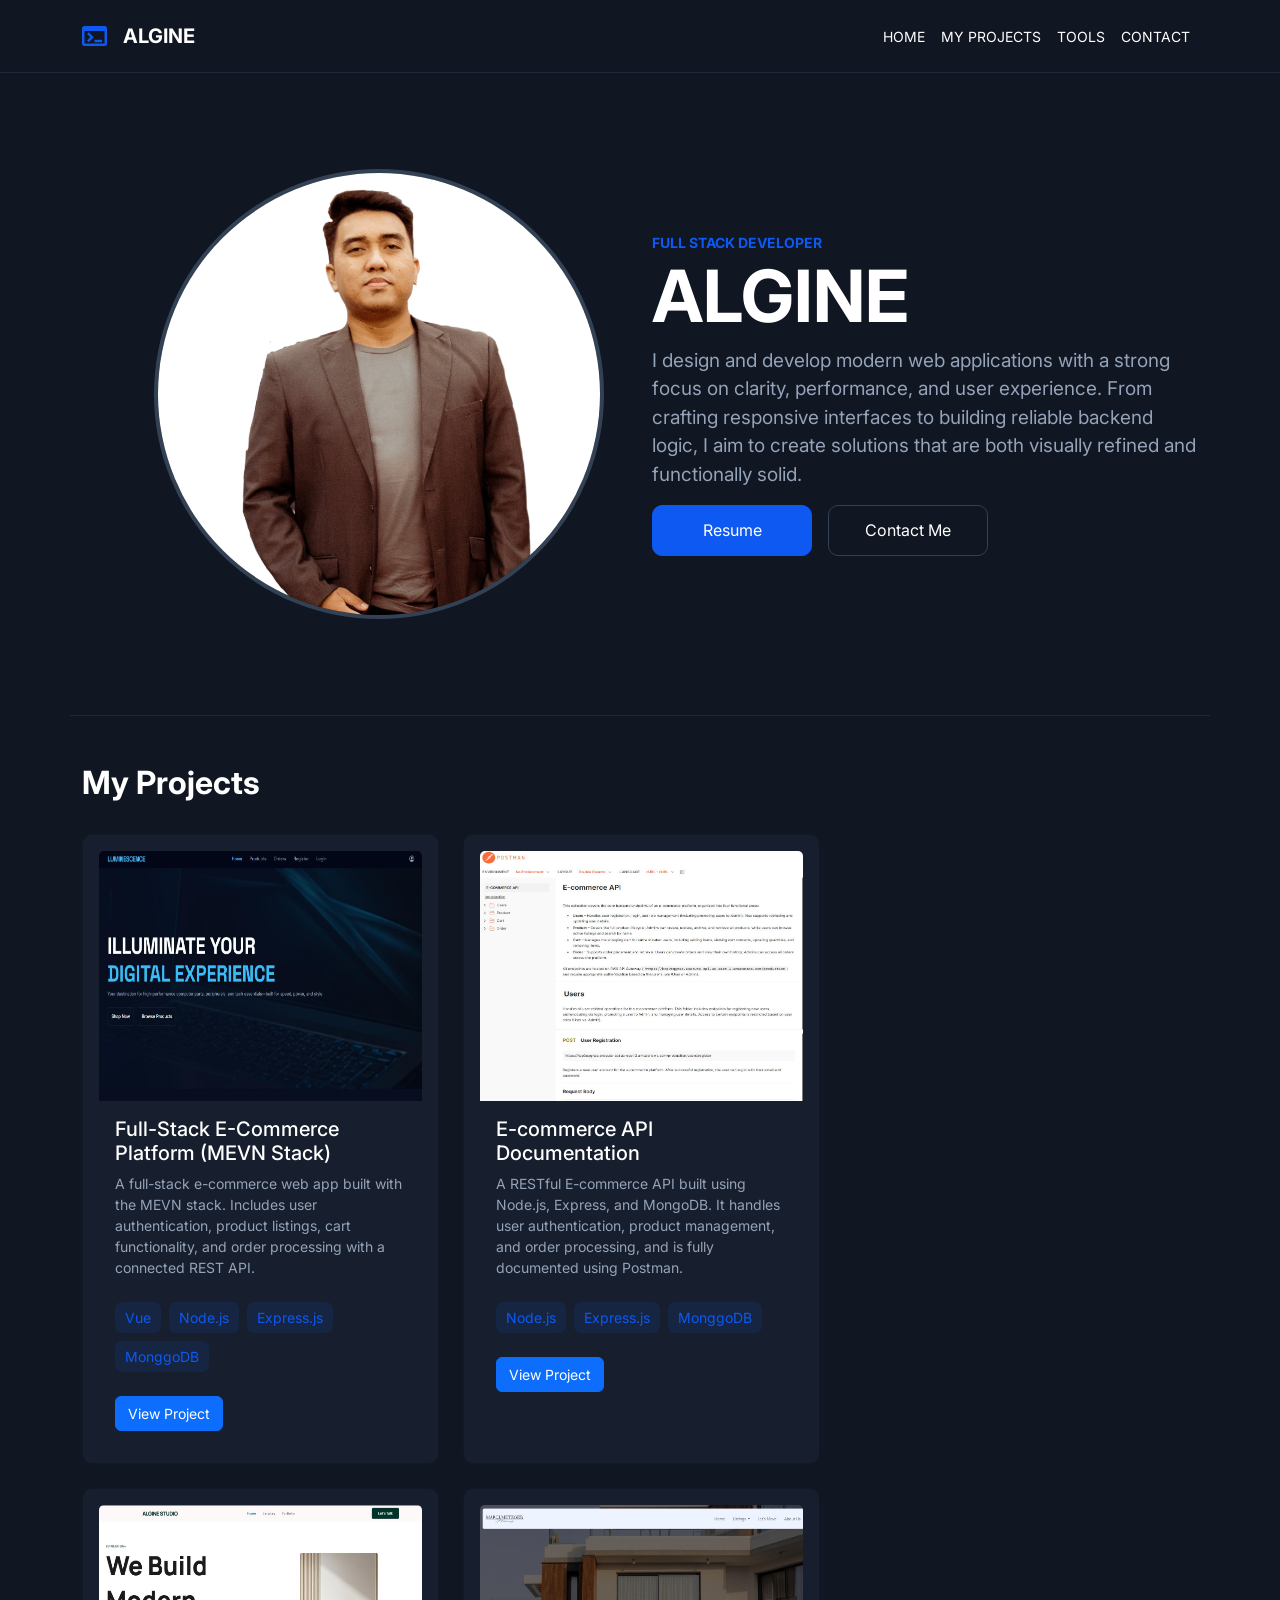
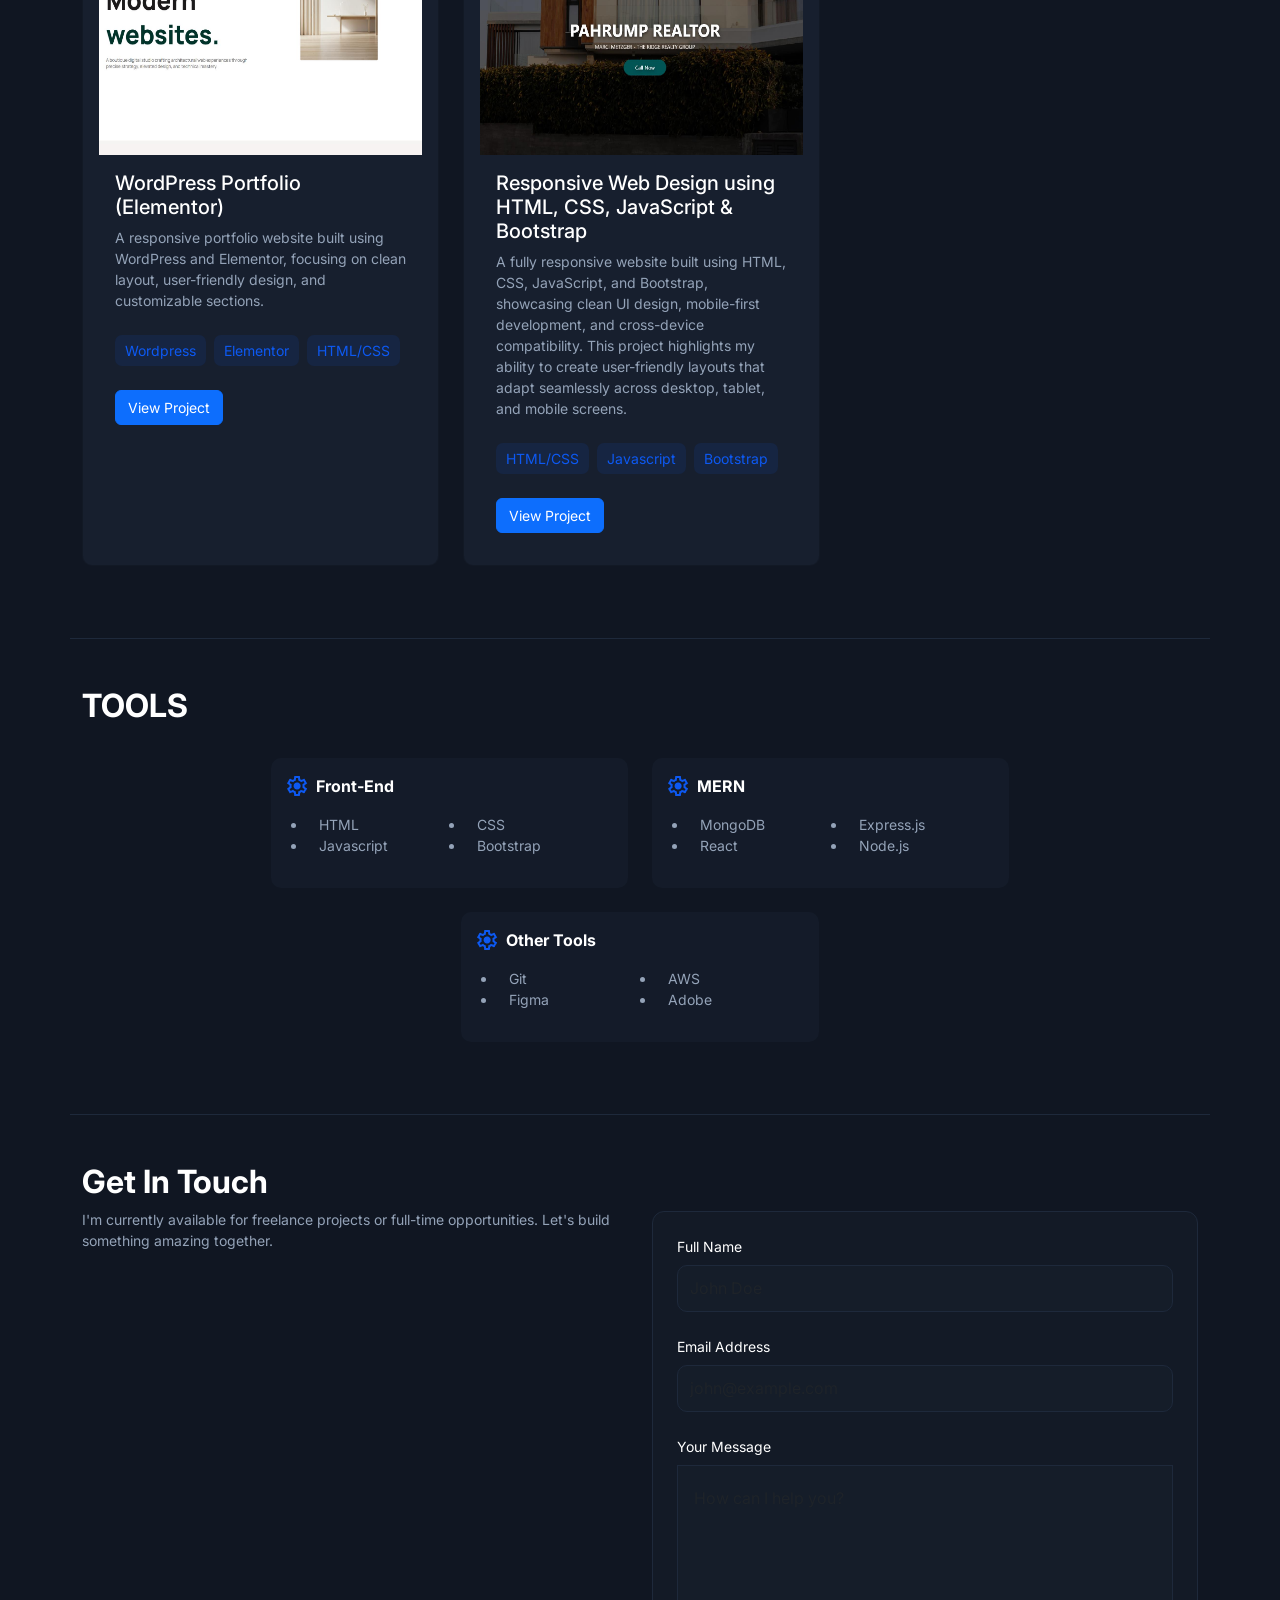
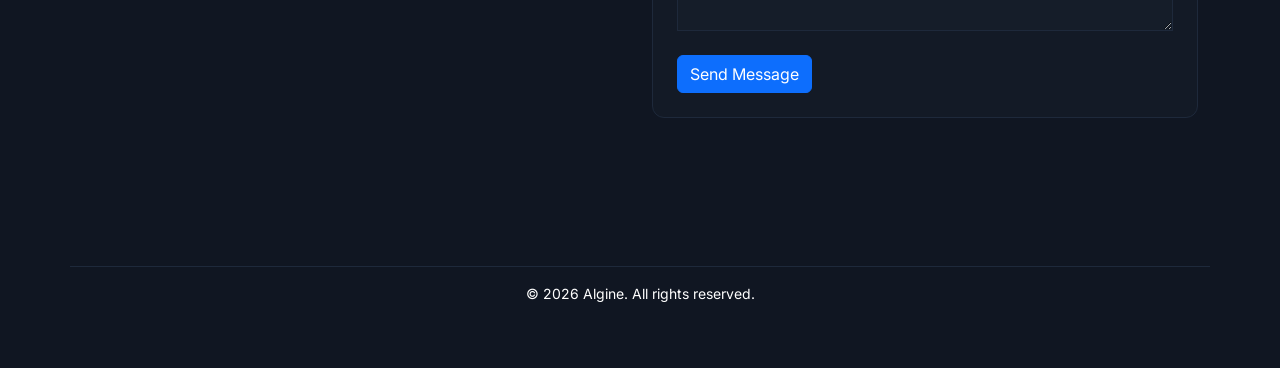
==== commit 3b0a7098: "portfolio update" ====
--- a/index.html
+++ b/index.html
@@ -72,7 +72,7 @@
 			<div class="container-xl pb-5 blue-divider">
 				<h2 class="text-white fw-bold">My Projects</h2>
 
-				<div class="py-4 d-flex flex-wrap justify-content-center gap-4 align-items-stretch">
+				<div class="py-4 d-flex flex-wrap justify-content-start gap-4 align-items-stretch">
 
 
 					<div class="project-box">
@@ -134,6 +134,27 @@
 						    <a href="https://alginesumandacwp.ct.ws/" target="_blank" class="btn btn-primary">View Project</a>
 						  </div>
 						</div>
+					</div>
+
+
+					<div class="project-box">
+					  <div class="card p-3">
+					    <img src="./images/project-img8.jpg" class="card-img-top" alt="Project">
+					    <div class="card-body">
+					      <h5 class="card-title text-white">Responsive Web Design using HTML, CSS, JavaScript & Bootstrap</h5>
+					      <p class="card-text">
+					        A fully responsive website built using HTML, CSS, JavaScript, and Bootstrap, showcasing clean UI design, mobile-first development, and cross-device compatibility. This project highlights my ability to create user-friendly layouts that adapt seamlessly across desktop, tablet, and mobile screens.
+					      </p>
+
+					      <div class="project-tools d-flex flex-wrap gap-2 py-2 pb-4">
+					        <span>HTML/CSS</span>
+					        <span>Javascript</span>
+					        <span>Bootstrap</span>
+					      </div>
+
+					      <a href="https://alginesumandacwp.ct.ws/" target="_blank" class="btn btn-primary">View Project</a>
+					    </div>
+					  </div>
 					</div>
 
 					
